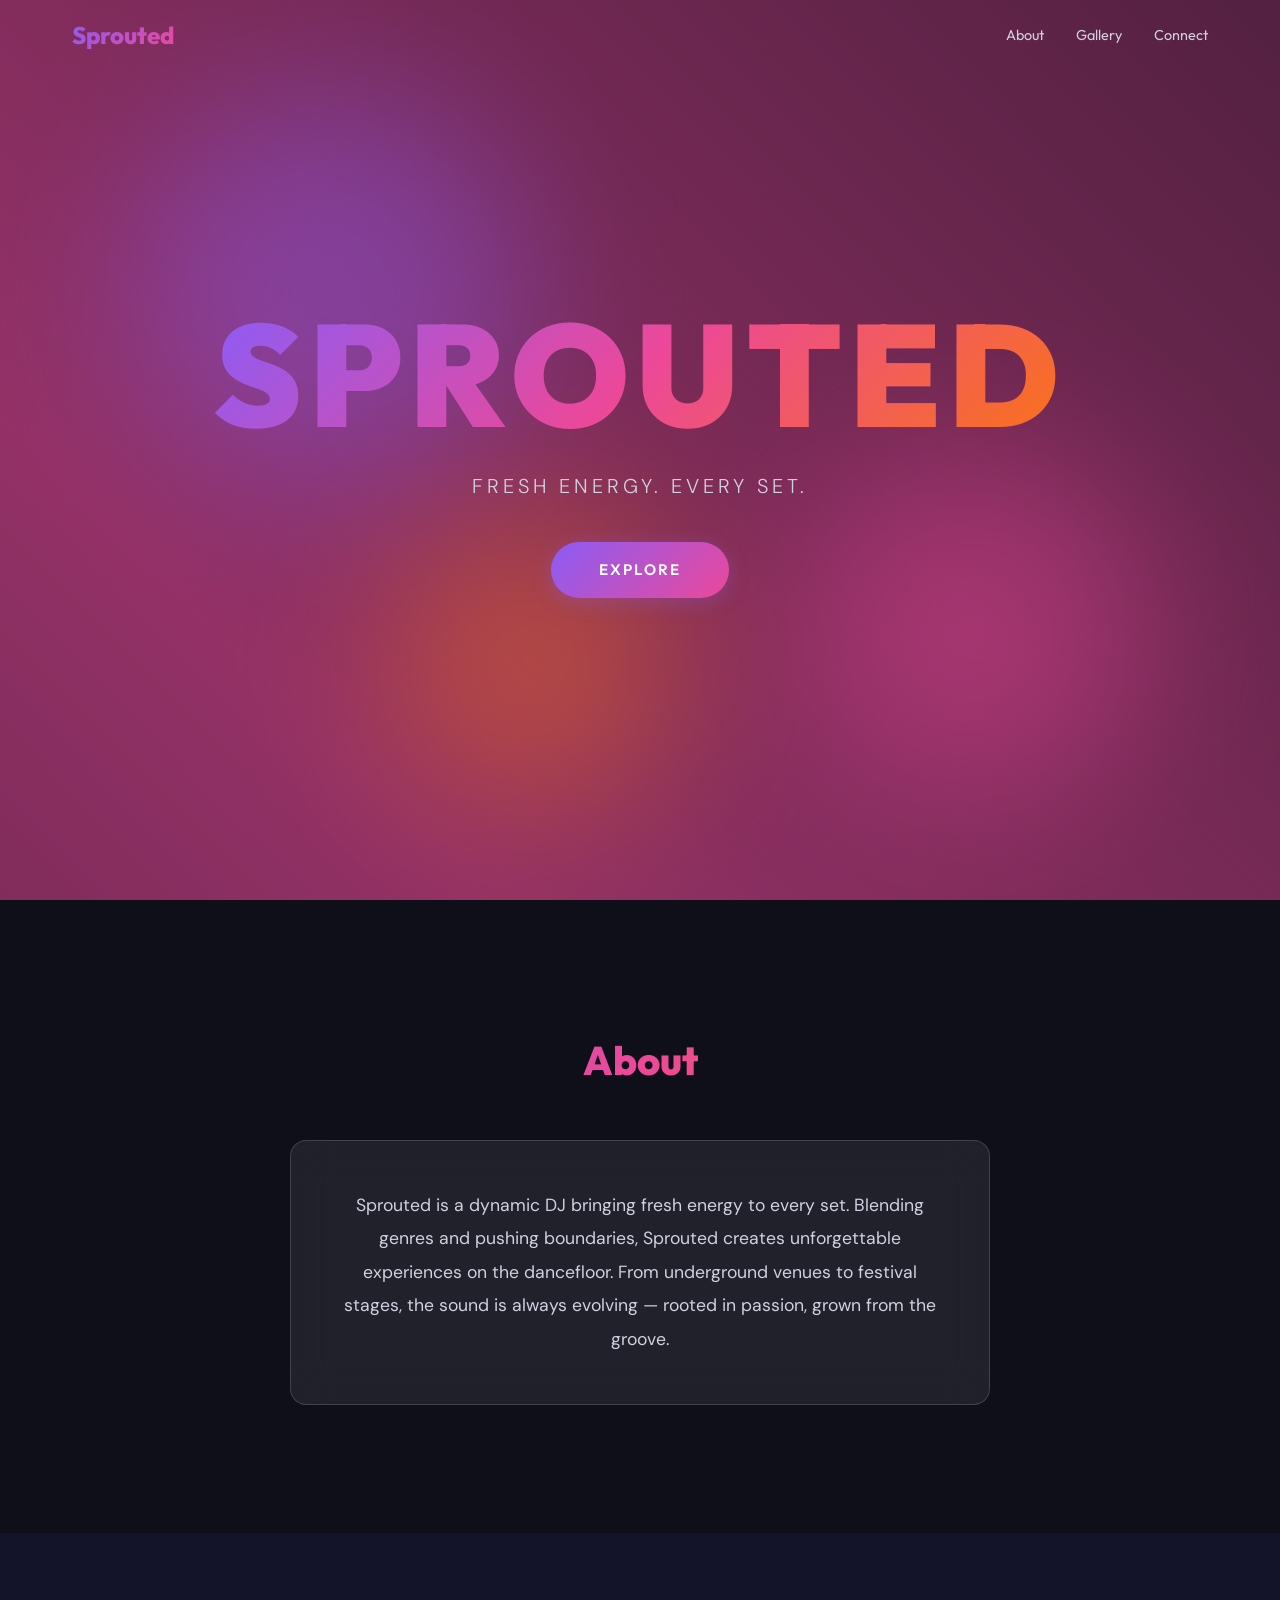
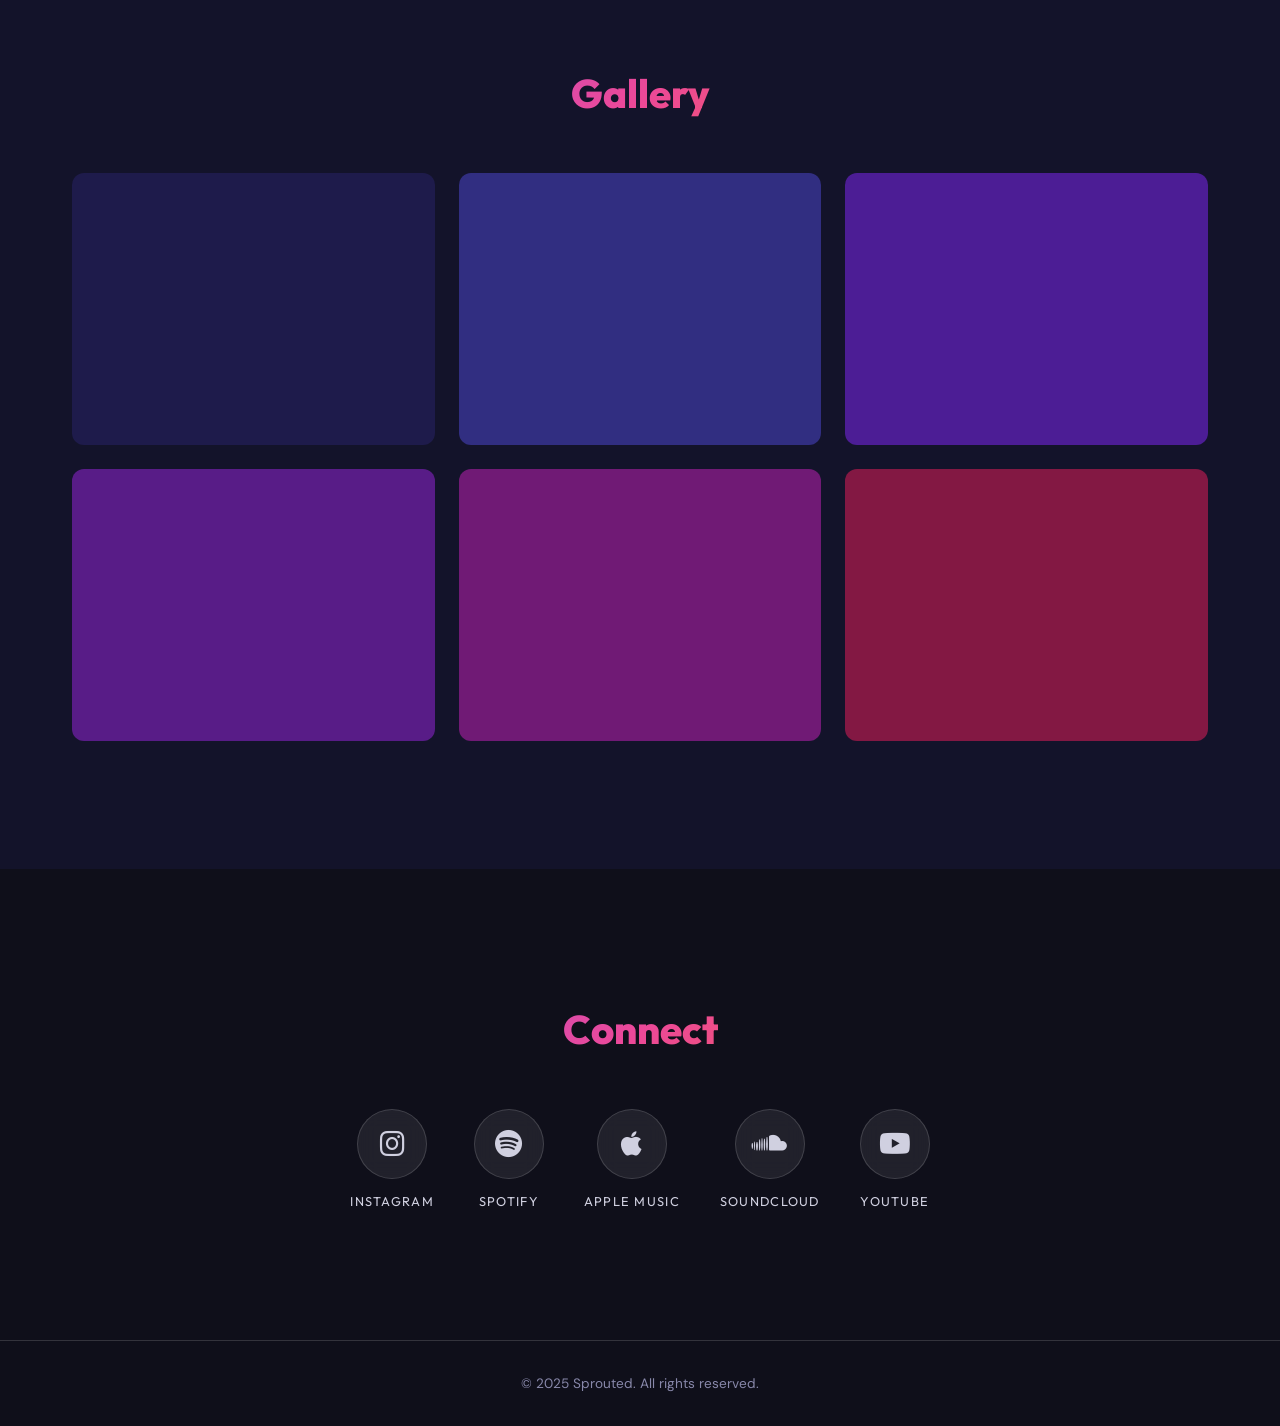
==== option-3/index.html @ aa1548d1 "Initial commit: three portfolio design templates for DJ Sprouted" ====
<!DOCTYPE html>
<html lang="en">
<head>
  <meta charset="UTF-8">
  <meta name="viewport" content="width=device-width, initial-scale=1.0">

  <!-- ============================================
       SEO & Social Sharing Meta Tags
       UPDATE: Replace with real content/images
       ============================================ -->
  <title>Sprouted - DJ Portfolio</title>
  <meta name="description" content="Sprouted - Dynamic DJ bringing fresh energy to every set. Blending genres and pushing boundaries.">
  <meta property="og:title" content="Sprouted - DJ Portfolio">
  <meta property="og:description" content="Dynamic DJ bringing fresh energy to every set.">
  <meta property="og:type" content="website">
  <meta property="og:image" content="images/placeholder-hero.jpg">

  <!-- ============================================
       Google Fonts - Outfit (headings) + DM Sans (body)
       ============================================ -->
  <link rel="preconnect" href="https://fonts.googleapis.com">
  <link rel="preconnect" href="https://fonts.gstatic.com" crossorigin>
  <link href="https://fonts.googleapis.com/css2?family=Outfit:wght@300;400;600;800;900&family=DM+Sans:wght@300;400;500&display=swap" rel="stylesheet">

  <!-- Font Awesome - Social media icons -->
  <link rel="stylesheet" href="https://cdnjs.cloudflare.com/ajax/libs/font-awesome/6.5.1/css/all.min.css">

  <!-- Main Stylesheet -->
  <link rel="stylesheet" href="css/style.css">
</head>
<body>

  <!-- ============================================
       NAVIGATION
       Glassmorphism fixed nav
       ============================================ -->
  <nav class="navbar" id="navbar">
    <div class="nav-container">
      <a href="#hero" class="nav-logo">Sprouted</a>

      <!-- Mobile hamburger button -->
      <button class="nav-toggle" id="nav-toggle" aria-label="Toggle navigation">
        <span class="hamburger"></span>
      </button>

      <ul class="nav-links" id="nav-links">
        <li><a href="#about">About</a></li>
        <li><a href="#gallery">Gallery</a></li>
        <li><a href="#connect">Connect</a></li>
      </ul>
    </div>
  </nav>

  <!-- ============================================
       HERO SECTION
       Animated gradient background with bold text
       ============================================ -->
  <section class="hero" id="hero">
    <div class="hero-bg-gradient" aria-hidden="true"></div>
    <!-- Floating blobs for dynamic visual interest -->
    <div class="floating-blobs" aria-hidden="true">
      <div class="blob blob-1"></div>
      <div class="blob blob-2"></div>
      <div class="blob blob-3"></div>
    </div>

    <div class="hero-content">
      <h1 class="hero-title gradient-text">SPROUTED</h1>
      <p class="hero-tagline">Fresh Energy. Every Set.</p>
      <a href="#connect" class="hero-cta">Explore</a>
    </div>
  </section>

  <!-- ============================================
       ABOUT SECTION
       Glassmorphism card on gradient background
       UPDATE: Replace placeholder text with real bio
       ============================================ -->
  <section class="about" id="about">
    <div class="container">
      <h2 class="section-title gradient-text">About</h2>
      <div class="glass-card about-content fade-in">
        <p>
          <!-- UPDATE: Replace this with the real bio -->
          Sprouted is a dynamic DJ bringing fresh energy to every set.
          Blending genres and pushing boundaries, Sprouted creates
          unforgettable experiences on the dancefloor. From underground
          venues to festival stages, the sound is always evolving &mdash;
          rooted in passion, grown from the groove.
        </p>
      </div>
    </div>
  </section>

  <!-- ============================================
       GALLERY SECTION
       Photos with gradient overlay hover effects
       UPDATE: Replace placeholder divs with real <img> tags
       Example: <img src="images/your-photo.jpg" alt="Sprouted performing" loading="lazy">
       ============================================ -->
  <section class="gallery" id="gallery">
    <div class="container">
      <h2 class="section-title gradient-text">Gallery</h2>
      <div class="gallery-grid">
        <!-- Photo 1 - UPDATE: Replace with real image -->
        <div class="gallery-item fade-in">
          <div class="placeholder-img placeholder-1" role="img" aria-label="Sprouted performing"></div>
          <div class="gallery-overlay"></div>
        </div>
        <!-- Photo 2 - UPDATE: Replace with real image -->
        <div class="gallery-item fade-in">
          <div class="placeholder-img placeholder-2" role="img" aria-label="Sprouted at the decks"></div>
          <div class="gallery-overlay"></div>
        </div>
        <!-- Photo 3 - UPDATE: Replace with real image -->
        <div class="gallery-item fade-in">
          <div class="placeholder-img placeholder-3" role="img" aria-label="Sprouted on stage"></div>
          <div class="gallery-overlay"></div>
        </div>
        <!-- Photo 4 - UPDATE: Replace with real image -->
        <div class="gallery-item fade-in">
          <div class="placeholder-img placeholder-4" role="img" aria-label="Sprouted with crowd"></div>
          <div class="gallery-overlay"></div>
        </div>
        <!-- Photo 5 - UPDATE: Replace with real image -->
        <div class="gallery-item fade-in">
          <div class="placeholder-img placeholder-5" role="img" aria-label="Sprouted studio session"></div>
          <div class="gallery-overlay"></div>
        </div>
        <!-- Photo 6 - UPDATE: Replace with real image -->
        <div class="gallery-item fade-in">
          <div class="placeholder-img placeholder-6" role="img" aria-label="Sprouted promo shot"></div>
          <div class="gallery-overlay"></div>
        </div>
      </div>
    </div>
  </section>

  <!-- ============================================
       CONNECT SECTION
       Gradient social icons with pop animations
       UPDATE: Replace # with real social media URLs
       ============================================ -->
  <section class="connect" id="connect">
    <div class="container">
      <h2 class="section-title gradient-text">Connect</h2>
      <div class="social-links fade-in">
        <!-- UPDATE: Replace # with real Instagram URL -->
        <a href="#" class="social-link" target="_blank" rel="noopener noreferrer" aria-label="Instagram">
          <div class="social-icon-wrapper">
            <i class="fab fa-instagram"></i>
          </div>
          <span>Instagram</span>
        </a>
        <!-- UPDATE: Replace # with real Spotify URL -->
        <a href="#" class="social-link" target="_blank" rel="noopener noreferrer" aria-label="Spotify">
          <div class="social-icon-wrapper">
            <i class="fab fa-spotify"></i>
          </div>
          <span>Spotify</span>
        </a>
        <!-- UPDATE: Replace # with real Apple Music URL -->
        <a href="#" class="social-link" target="_blank" rel="noopener noreferrer" aria-label="Apple Music">
          <div class="social-icon-wrapper">
            <i class="fab fa-apple"></i>
          </div>
          <span>Apple Music</span>
        </a>
        <!-- UPDATE: Replace # with real SoundCloud URL -->
        <a href="#" class="social-link" target="_blank" rel="noopener noreferrer" aria-label="SoundCloud">
          <div class="social-icon-wrapper">
            <i class="fab fa-soundcloud"></i>
          </div>
          <span>SoundCloud</span>
        </a>
        <!-- UPDATE: Replace # with real YouTube URL -->
        <a href="#" class="social-link" target="_blank" rel="noopener noreferrer" aria-label="YouTube">
          <div class="social-icon-wrapper">
            <i class="fab fa-youtube"></i>
          </div>
          <span>YouTube</span>
        </a>
      </div>
    </div>
  </section>

  <!-- ============================================
       FOOTER
       ============================================ -->
  <footer class="footer">
    <div class="container">
      <!-- UPDATE: Change year and name as needed -->
      <p>&copy; 2025 Sprouted. All rights reserved.</p>
    </div>
  </footer>

  <!-- Main JavaScript -->
  <script src="js/main.js"></script>
</body>
</html>
---- option-3/css/style.css ----
/* ============================================
   OPTION 3: BOLD/COLORFUL - "ELECTRIC ENERGY"
   
   Color Palette:
   - Gradient:    #8B5CF6 (purple) → #EC4899 (pink) → #F97316 (orange)
   - Background:  #0f0f1a (dark base for contrast)
   - Glass Cards: rgba(255, 255, 255, 0.1) with blur
   - Text:        #ffffff on gradients, #e0e0e0 on dark
   
   Fonts:
   - Headings:    'Outfit' (bold, modern)
   - Body:        'DM Sans' (clean)
   
   To customize colors, search for "CUSTOMIZE:" comments below
   ============================================ */

/* ---- CSS Custom Properties (Variables) ----
   CUSTOMIZE: Change these values to update colors site-wide */
:root {
  --gradient-start: #8B5CF6;
  --gradient-mid: #EC4899;
  --gradient-end: #F97316;
  --bg-dark: #0f0f1a;
  --bg-section: #13132a;
  --glass-bg: rgba(255, 255, 255, 0.08);
  --glass-border: rgba(255, 255, 255, 0.15);
  --text-primary: #ffffff;
  --text-secondary: #d0d0e0;
  --text-muted: #8888aa;
  --font-heading: 'Outfit', sans-serif;
  --font-body: 'DM Sans', sans-serif;
}

/* ---- Reset & Base Styles ---- */
*,
*::before,
*::after {
  margin: 0;
  padding: 0;
  box-sizing: border-box;
}

html {
  scroll-behavior: smooth;
  font-size: 16px;
}

body {
  font-family: var(--font-body);
  background-color: var(--bg-dark);
  color: var(--text-primary);
  line-height: 1.6;
  overflow-x: hidden;
}

a {
  text-decoration: none;
  color: inherit;
}

img {
  max-width: 100%;
  display: block;
}

.container {
  max-width: 1200px;
  margin: 0 auto;
  padding: 0 2rem;
}

/* ---- Section Titles ---- */
.section-title {
  font-family: var(--font-heading);
  font-size: 2.5rem;
  font-weight: 800;
  text-align: center;
  margin-bottom: 3rem;
}

/* ---- Gradient Text Effect ----
   CUSTOMIZE: Change the gradient colors to change the text effect */
.gradient-text {
  background: linear-gradient(135deg, var(--gradient-start), var(--gradient-mid), var(--gradient-end));
  -webkit-background-clip: text;
  -webkit-text-fill-color: transparent;
  background-clip: text;
}

/* ---- Glassmorphism Card ---- */
.glass-card {
  background: var(--glass-bg);
  border: 1px solid var(--glass-border);
  border-radius: 16px;
  backdrop-filter: blur(20px);
  -webkit-backdrop-filter: blur(20px);
}

/* ============================================
   NAVIGATION
   ============================================ */
.navbar {
  position: fixed;
  top: 0;
  left: 0;
  width: 100%;
  z-index: 1000;
  padding: 1rem 0;
  transition: background-color 0.3s ease, padding 0.3s ease;
}

/* Scrolled state - glassmorphism nav */
.navbar.scrolled {
  background: rgba(15, 15, 26, 0.85);
  backdrop-filter: blur(20px);
  -webkit-backdrop-filter: blur(20px);
  padding: 0.5rem 0;
}

.nav-container {
  max-width: 1200px;
  margin: 0 auto;
  padding: 0 2rem;
  display: flex;
  justify-content: space-between;
  align-items: center;
}

.nav-logo {
  font-family: var(--font-heading);
  font-size: 1.5rem;
  font-weight: 800;
  background: linear-gradient(135deg, var(--gradient-start), var(--gradient-mid));
  -webkit-background-clip: text;
  -webkit-text-fill-color: transparent;
  background-clip: text;
}

.nav-links {
  display: flex;
  list-style: none;
  gap: 2rem;
}

.nav-links a {
  font-family: var(--font-heading);
  font-size: 0.9rem;
  font-weight: 400;
  color: var(--text-secondary);
  transition: color 0.3s ease;
  position: relative;
}

.nav-links a::after {
  content: '';
  position: absolute;
  bottom: -4px;
  left: 0;
  width: 0;
  height: 2px;
  background: linear-gradient(90deg, var(--gradient-start), var(--gradient-mid));
  border-radius: 2px;
  transition: width 0.3s ease;
}

.nav-links a:hover {
  color: var(--text-primary);
}

.nav-links a:hover::after {
  width: 100%;
}

/* ---- Mobile Hamburger ---- */
.nav-toggle {
  display: none;
  background: none;
  border: none;
  cursor: pointer;
  padding: 0.5rem;
}

.hamburger {
  display: block;
  width: 25px;
  height: 2px;
  background: linear-gradient(90deg, var(--gradient-start), var(--gradient-mid));
  position: relative;
  transition: background 0.3s ease;
  border-radius: 2px;
}

.hamburger::before,
.hamburger::after {
  content: '';
  position: absolute;
  width: 25px;
  height: 2px;
  background: linear-gradient(90deg, var(--gradient-start), var(--gradient-mid));
  transition: transform 0.3s ease;
  border-radius: 2px;
}

.hamburger::before { top: -8px; }
.hamburger::after  { top: 8px; }

.nav-toggle.active .hamburger {
  background: transparent;
}
.nav-toggle.active .hamburger::before {
  transform: rotate(45deg) translate(5px, 6px);
}
.nav-toggle.active .hamburger::after {
  transform: rotate(-45deg) translate(5px, -6px);
}

/* ============================================
   HERO SECTION
   ============================================ */
.hero {
  position: relative;
  min-height: 100vh;
  display: flex;
  align-items: center;
  justify-content: center;
  overflow: hidden;
}

/* ---- Animated Gradient Background ----
   CUSTOMIZE: Change gradient colors and animation speed */
.hero-bg-gradient {
  position: absolute;
  inset: -50%;
  width: 200%;
  height: 200%;
  background: linear-gradient(
    45deg,
    var(--gradient-start),
    var(--bg-dark),
    var(--gradient-mid),
    var(--bg-dark),
    var(--gradient-end),
    var(--bg-dark)
  );
  background-size: 400% 400%;
  animation: gradient-shift 15s ease infinite;
  opacity: 0.6;
}

@keyframes gradient-shift {
  0%   { background-position: 0% 50%; }
  50%  { background-position: 100% 50%; }
  100% { background-position: 0% 50%; }
}

/* ---- Floating Blobs (decorative) ---- */
.floating-blobs {
  position: absolute;
  inset: 0;
  z-index: 1;
  overflow: hidden;
}

.blob {
  position: absolute;
  border-radius: 50%;
  filter: blur(80px);
  opacity: 0.4;
  animation: blob-float 20s ease-in-out infinite;
}

/* CUSTOMIZE: Change blob colors and sizes */
.blob-1 {
  width: 400px;
  height: 400px;
  background: var(--gradient-start);
  top: 10%;
  left: 10%;
  animation-delay: 0s;
}

.blob-2 {
  width: 350px;
  height: 350px;
  background: var(--gradient-mid);
  top: 50%;
  right: 10%;
  animation-delay: -5s;
}

.blob-3 {
  width: 300px;
  height: 300px;
  background: var(--gradient-end);
  bottom: 10%;
  left: 30%;
  animation-delay: -10s;
}

@keyframes blob-float {
  0%, 100% { transform: translate(0, 0) scale(1); }
  25%      { transform: translate(30px, -40px) scale(1.05); }
  50%      { transform: translate(-20px, 20px) scale(0.95); }
  75%      { transform: translate(15px, 30px) scale(1.02); }
}

.hero-content {
  position: relative;
  z-index: 2;
  text-align: center;
  padding: 2rem;
}

.hero-title {
  font-family: var(--font-heading);
  /* CUSTOMIZE: Adjust font-size for different hero text sizes */
  font-size: clamp(3.5rem, 12vw, 9rem);
  font-weight: 900;
  letter-spacing: 0.05em;
  line-height: 1;
}

.hero-tagline {
  font-size: 1.25rem;
  color: var(--text-secondary);
  margin-top: 1.5rem;
  letter-spacing: 0.2em;
  text-transform: uppercase;
  font-weight: 300;
}

.hero-cta {
  display: inline-block;
  margin-top: 2.5rem;
  padding: 1rem 3rem;
  font-family: var(--font-heading);
  font-size: 0.95rem;
  font-weight: 600;
  text-transform: uppercase;
  letter-spacing: 0.15em;
  color: var(--text-primary);
  background: linear-gradient(135deg, var(--gradient-start), var(--gradient-mid));
  border: none;
  border-radius: 50px;
  transition: transform 0.3s ease, box-shadow 0.3s ease;
  box-shadow: 0 4px 20px rgba(139, 92, 246, 0.3);
}

.hero-cta:hover {
  transform: translateY(-2px) scale(1.02);
  box-shadow: 0 8px 30px rgba(139, 92, 246, 0.5);
}

/* ============================================
   ABOUT SECTION
   ============================================ */
.about {
  padding: 8rem 0;
  background-color: var(--bg-dark);
  position: relative;
}

.about-content {
  max-width: 700px;
  margin: 0 auto;
  padding: 3rem;
}

.about-content p {
  color: var(--text-secondary);
  font-size: 1.1rem;
  line-height: 1.9;
  text-align: center;
}

/* ============================================
   GALLERY SECTION
   ============================================ */
.gallery {
  padding: 8rem 0;
  background-color: var(--bg-section);
}

.gallery-grid {
  display: grid;
  /* CUSTOMIZE: Change grid columns for different layouts */
  grid-template-columns: repeat(3, 1fr);
  gap: 1.5rem;
}

.gallery-item {
  position: relative;
  overflow: hidden;
  border-radius: 12px;
  transition: transform 0.4s ease, box-shadow 0.4s ease;
}

.gallery-item:hover {
  transform: translateY(-5px) scale(1.02);
  box-shadow: 0 20px 40px rgba(139, 92, 246, 0.2);
}

/* ---- Gradient Overlay on Hover ---- */
.gallery-overlay {
  position: absolute;
  inset: 0;
  background: linear-gradient(135deg, rgba(139, 92, 246, 0.4), rgba(236, 72, 153, 0.4));
  opacity: 0;
  transition: opacity 0.4s ease;
  border-radius: 12px;
}

.gallery-item:hover .gallery-overlay {
  opacity: 1;
}

/* ---- Placeholder Images ----
   CUSTOMIZE: Remove these and use real <img> tags instead */
.placeholder-img {
  width: 100%;
  aspect-ratio: 4 / 3;
}

/* Dark, moody tones that complement the gradient palette */
.placeholder-1 { background-color: #1e1b4b; }
.placeholder-2 { background-color: #312e81; }
.placeholder-3 { background-color: #4c1d95; }
.placeholder-4 { background-color: #581c87; }
.placeholder-5 { background-color: #701a75; }
.placeholder-6 { background-color: #831843; }

/* ============================================
   CONNECT / SOCIAL LINKS SECTION
   ============================================ */
.connect {
  padding: 8rem 0;
  background-color: var(--bg-dark);
}

.social-links {
  display: flex;
  justify-content: center;
  flex-wrap: wrap;
  gap: 2.5rem;
}

.social-link {
  display: flex;
  flex-direction: column;
  align-items: center;
  gap: 0.75rem;
  color: var(--text-secondary);
  transition: transform 0.3s ease;
}

.social-link:hover {
  transform: translateY(-5px);
}

/* ---- Gradient Icon Wrapper ---- */
.social-icon-wrapper {
  width: 70px;
  height: 70px;
  display: flex;
  align-items: center;
  justify-content: center;
  border-radius: 50%;
  background: var(--glass-bg);
  border: 1px solid var(--glass-border);
  backdrop-filter: blur(10px);
  -webkit-backdrop-filter: blur(10px);
  transition: background 0.3s ease, border-color 0.3s ease, box-shadow 0.3s ease;
}

.social-icon-wrapper i {
  font-size: 1.75rem;
  transition: color 0.3s ease;
}

.social-link:hover .social-icon-wrapper {
  background: linear-gradient(135deg, var(--gradient-start), var(--gradient-mid));
  border-color: transparent;
  box-shadow: 0 8px 25px rgba(139, 92, 246, 0.4);
}

.social-link:hover .social-icon-wrapper i {
  color: var(--text-primary);
}

.social-link span {
  font-family: var(--font-heading);
  font-size: 0.8rem;
  font-weight: 400;
  text-transform: uppercase;
  letter-spacing: 0.1em;
}

.social-link:hover span {
  background: linear-gradient(135deg, var(--gradient-start), var(--gradient-mid));
  -webkit-background-clip: text;
  -webkit-text-fill-color: transparent;
  background-clip: text;
}

/* ============================================
   FOOTER
   ============================================ */
.footer {
  padding: 2rem 0;
  text-align: center;
  background-color: var(--bg-dark);
  border-top: 1px solid var(--glass-border);
}

.footer p {
  color: var(--text-muted);
  font-size: 0.85rem;
}

/* ============================================
   SCROLL ANIMATIONS
   ============================================ */
.fade-in {
  opacity: 0;
  transform: translateY(30px);
  transition: opacity 0.7s ease, transform 0.7s ease;
}

.fade-in.visible {
  opacity: 1;
  transform: translateY(0);
}

/* Stagger gallery items */
.gallery-item.fade-in:nth-child(2) { transition-delay: 0.1s; }
.gallery-item.fade-in:nth-child(3) { transition-delay: 0.2s; }
.gallery-item.fade-in:nth-child(4) { transition-delay: 0.3s; }
.gallery-item.fade-in:nth-child(5) { transition-delay: 0.4s; }
.gallery-item.fade-in:nth-child(6) { transition-delay: 0.5s; }

/* ============================================
   RESPONSIVE DESIGN
   ============================================ */

/* Tablet */
@media (max-width: 768px) {
  .nav-toggle {
    display: block;
  }

  .nav-links {
    position: fixed;
    top: 0;
    right: -100%;
    width: 70%;
    height: 100vh;
    flex-direction: column;
    justify-content: center;
    align-items: center;
    background: rgba(15, 15, 26, 0.95);
    backdrop-filter: blur(20px);
    -webkit-backdrop-filter: blur(20px);
    transition: right 0.3s ease;
  }

  .nav-links.active {
    right: 0;
  }

  .nav-links a {
    font-size: 1.1rem;
  }

  .gallery-grid {
    grid-template-columns: repeat(2, 1fr);
  }

  .section-title {
    font-size: 2rem;
  }

  .blob-1 { width: 250px; height: 250px; }
  .blob-2 { width: 200px; height: 200px; }
  .blob-3 { width: 180px; height: 180px; }
}

/* Mobile */
@media (max-width: 480px) {
  .gallery-grid {
    grid-template-columns: 1fr;
  }

  .social-links {
    flex-direction: column;
    align-items: center;
  }

  .about-content {
    padding: 2rem;
  }
}
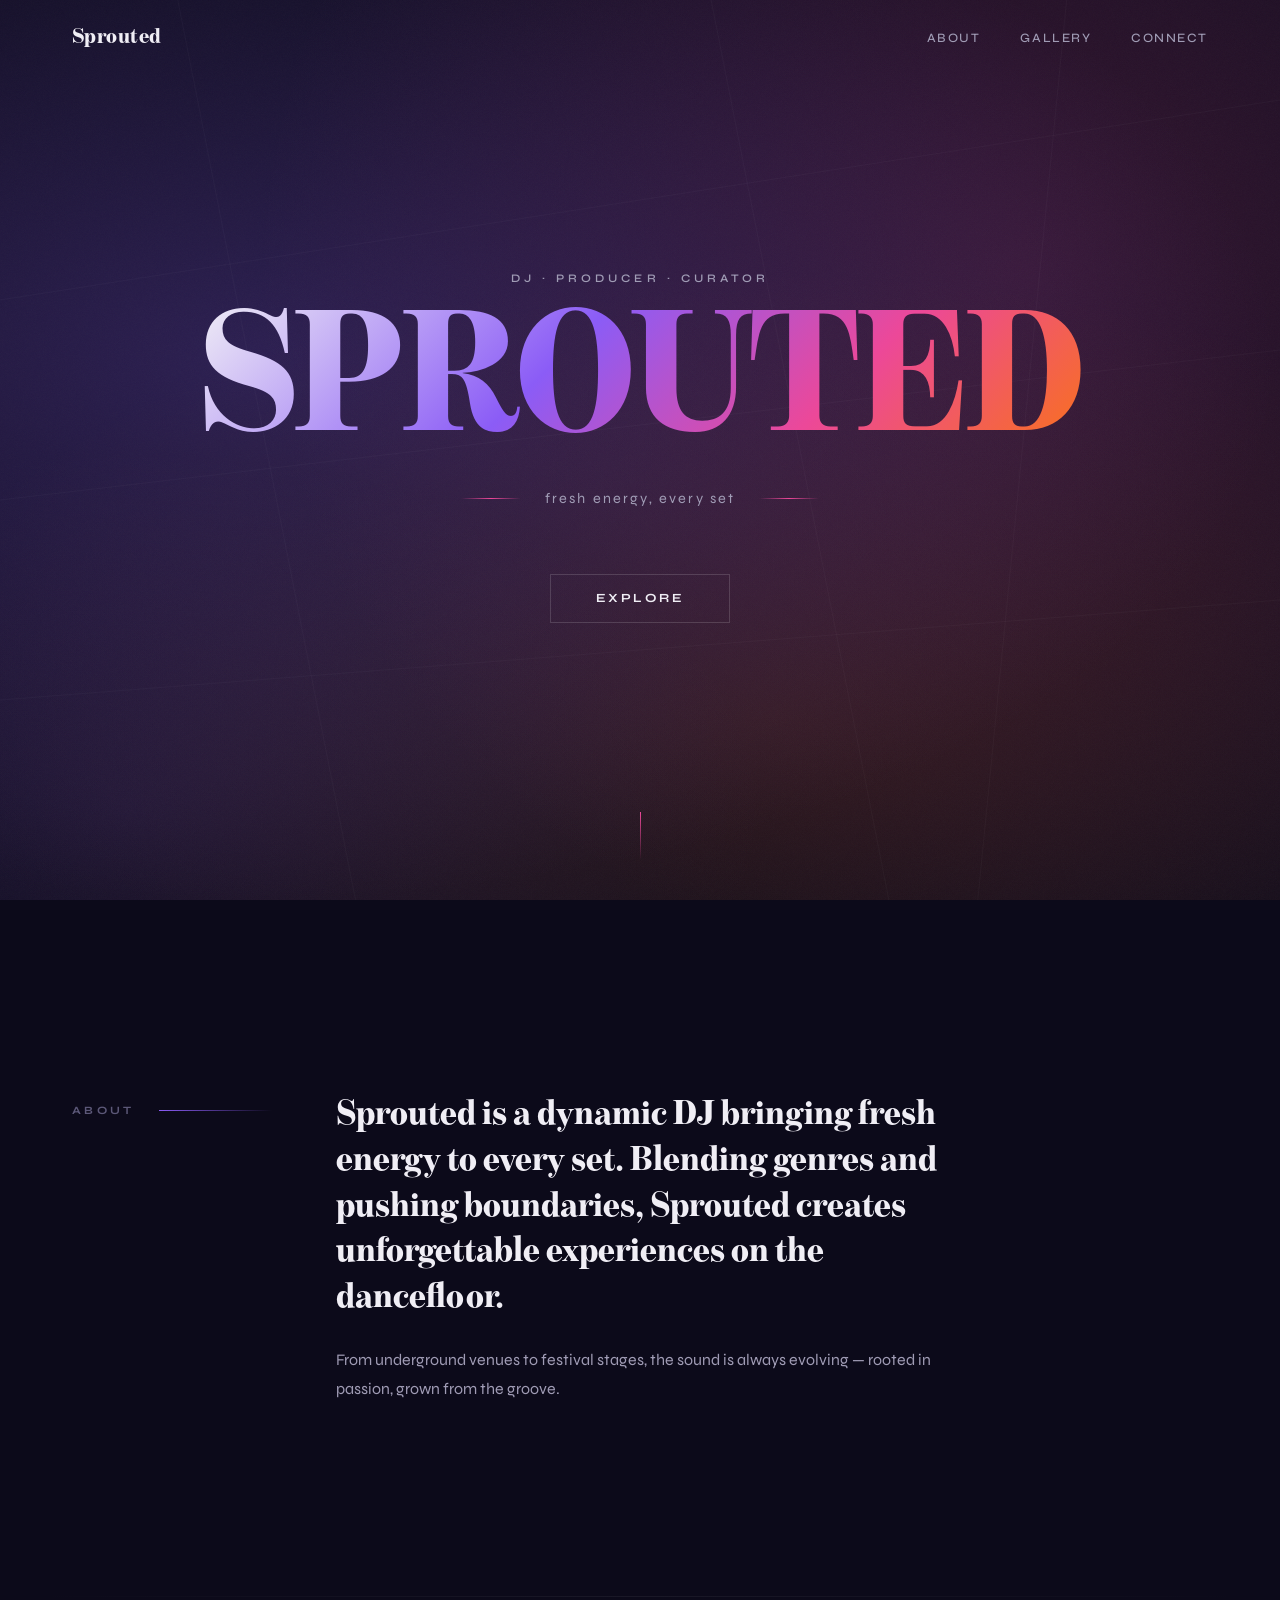
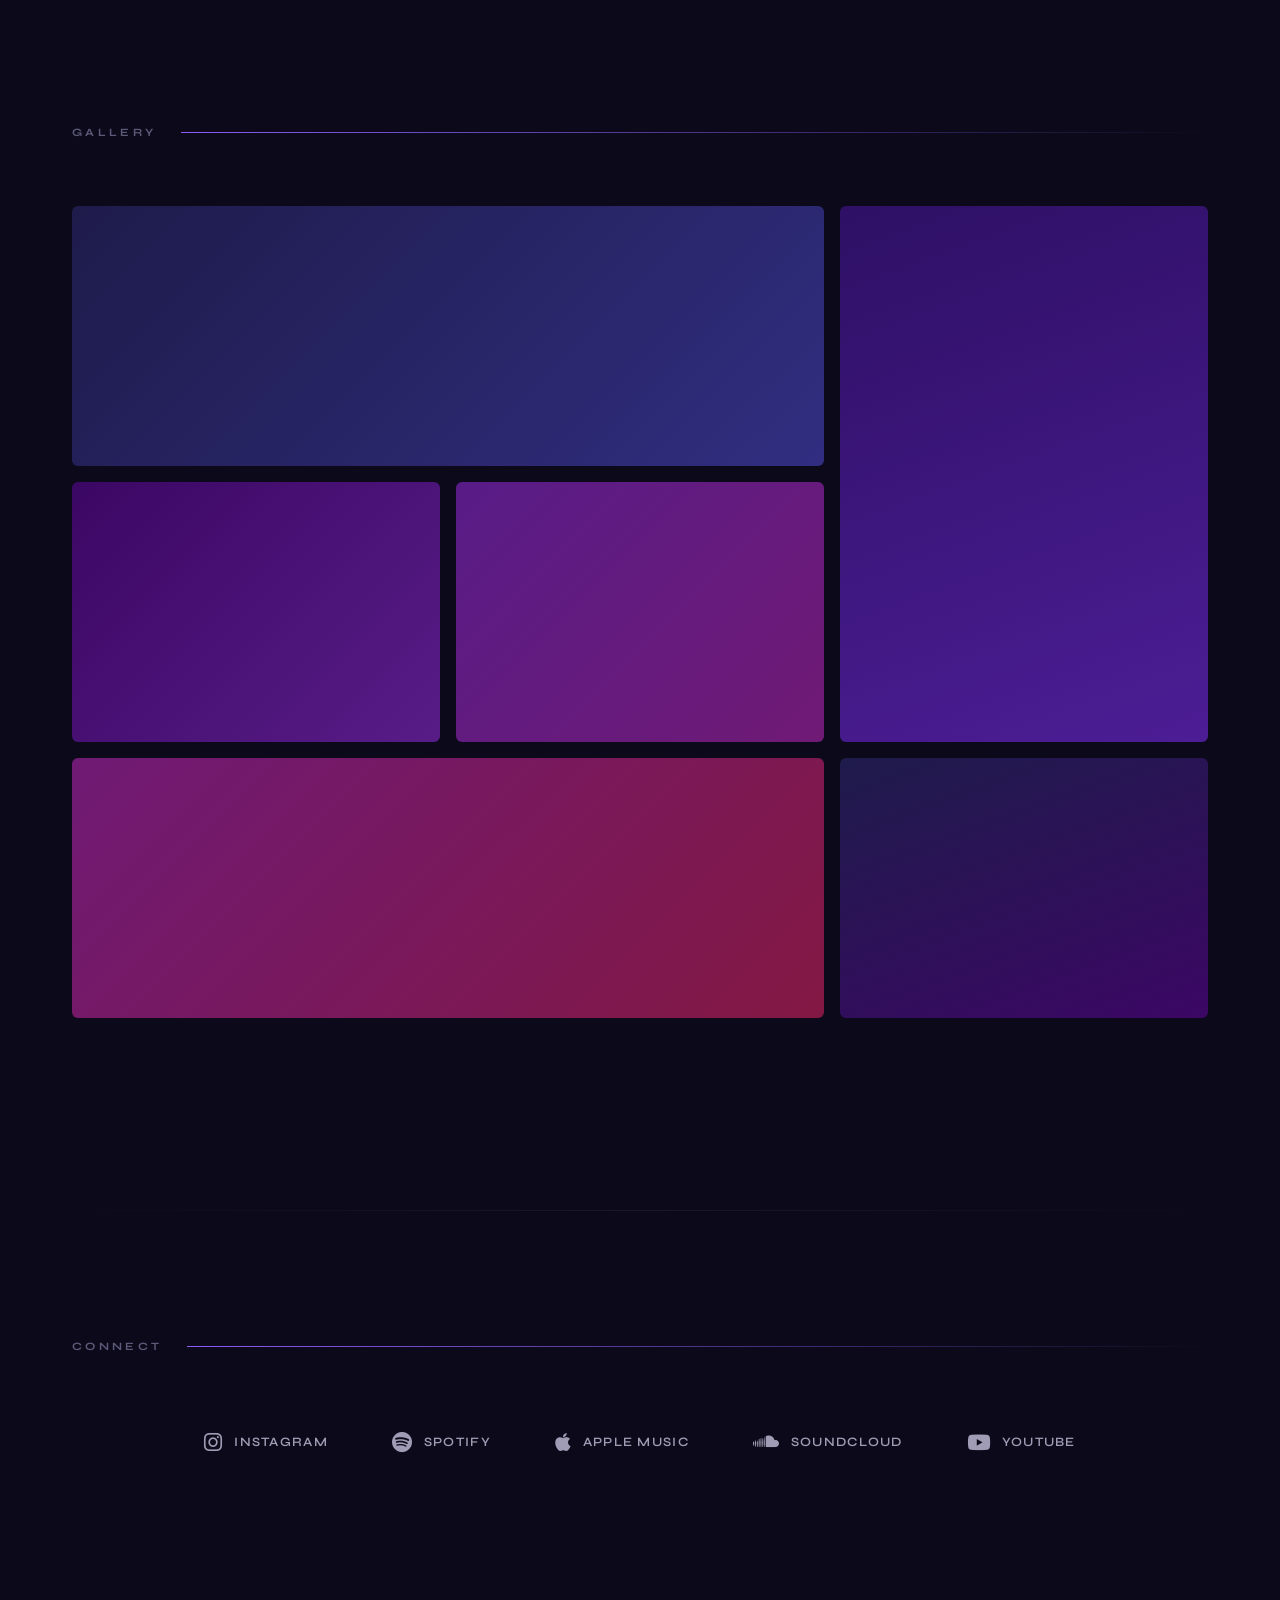
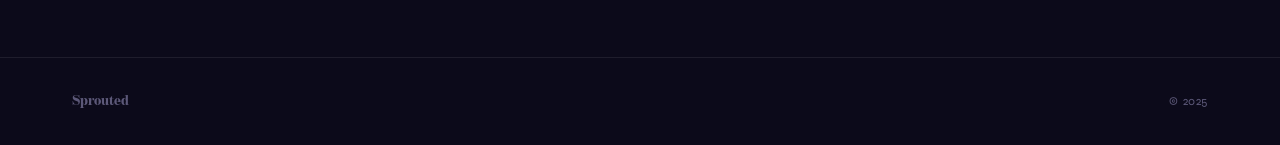
==== commit d8497f11: "Redesign Option 3: Benton Mod Display Black, gradient mesh bg, refined layout - Replace floating blo" ====
--- a/option-3/index.html
+++ b/option-3/index.html
@@ -16,11 +16,12 @@
   <meta property="og:image" content="images/placeholder-hero.jpg">
 
   <!-- ============================================
-       Google Fonts - Outfit (headings) + DM Sans (body)
+       Google Fonts - Syne (body/nav) 
+       A distinctive contemporary grotesque with character
        ============================================ -->
   <link rel="preconnect" href="https://fonts.googleapis.com">
   <link rel="preconnect" href="https://fonts.gstatic.com" crossorigin>
-  <link href="https://fonts.googleapis.com/css2?family=Outfit:wght@300;400;600;800;900&family=DM+Sans:wght@300;400;500&display=swap" rel="stylesheet">
+  <link href="https://fonts.googleapis.com/css2?family=Syne:wght@400;500;600;700;800&display=swap" rel="stylesheet">
 
   <!-- Font Awesome - Social media icons -->
   <link rel="stylesheet" href="https://cdnjs.cloudflare.com/ajax/libs/font-awesome/6.5.1/css/all.min.css">
@@ -32,7 +33,7 @@
 
   <!-- ============================================
        NAVIGATION
-       Glassmorphism fixed nav
+       Minimal fixed nav — logo left, links right
        ============================================ -->
   <nav class="navbar" id="navbar">
     <div class="nav-container">
@@ -53,81 +54,111 @@
 
   <!-- ============================================
        HERO SECTION
-       Animated gradient background with bold text
+       Full viewport with animated gradient mesh,
+       geometric line decorations, and the artist
+       name in Benton Mod Display Black
        ============================================ -->
   <section class="hero" id="hero">
-    <div class="hero-bg-gradient" aria-hidden="true"></div>
-    <!-- Floating blobs for dynamic visual interest -->
-    <div class="floating-blobs" aria-hidden="true">
-      <div class="blob blob-1"></div>
-      <div class="blob blob-2"></div>
-      <div class="blob blob-3"></div>
-    </div>
+    <!-- Animated gradient mesh background -->
+    <div class="hero-mesh" aria-hidden="true"></div>
+
+    <!-- Geometric line decorations -->
+    <svg class="hero-lines" aria-hidden="true" viewBox="0 0 1440 900" preserveAspectRatio="none">
+      <line x1="0" y1="300" x2="1440" y2="100" />
+      <line x1="0" y1="500" x2="1440" y2="350" />
+      <line x1="0" y1="700" x2="1440" y2="600" />
+      <line x1="200" y1="0" x2="400" y2="900" />
+      <line x1="800" y1="0" x2="1000" y2="900" />
+      <line x1="1200" y1="0" x2="1100" y2="900" />
+    </svg>
+
+    <!-- Grain overlay for texture -->
+    <div class="grain" aria-hidden="true"></div>
 
     <div class="hero-content">
-      <h1 class="hero-title gradient-text">SPROUTED</h1>
-      <p class="hero-tagline">Fresh Energy. Every Set.</p>
+      <p class="hero-super">DJ &middot; Producer &middot; Curator</p>
+      <h1 class="hero-title">SPROUTED</h1>
+      <div class="hero-bottom">
+        <span class="hero-line-accent" aria-hidden="true"></span>
+        <p class="hero-tagline">Fresh energy, every set</p>
+        <span class="hero-line-accent" aria-hidden="true"></span>
+      </div>
       <a href="#connect" class="hero-cta">Explore</a>
     </div>
+
+    <!-- Scroll indicator -->
+    <div class="scroll-indicator" aria-hidden="true">
+      <span></span>
+    </div>
   </section>
 
   <!-- ============================================
        ABOUT SECTION
-       Glassmorphism card on gradient background
+       Asymmetric layout — large pull-quote style
        UPDATE: Replace placeholder text with real bio
        ============================================ -->
   <section class="about" id="about">
     <div class="container">
-      <h2 class="section-title gradient-text">About</h2>
-      <div class="glass-card about-content fade-in">
-        <p>
-          <!-- UPDATE: Replace this with the real bio -->
-          Sprouted is a dynamic DJ bringing fresh energy to every set.
-          Blending genres and pushing boundaries, Sprouted creates
-          unforgettable experiences on the dancefloor. From underground
-          venues to festival stages, the sound is always evolving &mdash;
-          rooted in passion, grown from the groove.
-        </p>
+      <div class="about-layout">
+        <div class="about-label fade-in">
+          <span class="label-text">About</span>
+          <span class="label-line" aria-hidden="true"></span>
+        </div>
+        <div class="about-content fade-in">
+          <blockquote class="about-quote">
+            <!-- UPDATE: Replace this with the real bio -->
+            Sprouted is a dynamic DJ bringing fresh energy to every set.
+            Blending genres and pushing boundaries, Sprouted creates
+            unforgettable experiences on the dancefloor.
+          </blockquote>
+          <p class="about-body">
+            From underground venues to festival stages, the sound is always
+            evolving &mdash; rooted in passion, grown from the groove.
+          </p>
+        </div>
       </div>
     </div>
   </section>
 
   <!-- ============================================
        GALLERY SECTION
-       Photos with gradient overlay hover effects
+       Asymmetric masonry-ish grid with mixed sizes
        UPDATE: Replace placeholder divs with real <img> tags
        Example: <img src="images/your-photo.jpg" alt="Sprouted performing" loading="lazy">
        ============================================ -->
   <section class="gallery" id="gallery">
     <div class="container">
-      <h2 class="section-title gradient-text">Gallery</h2>
+      <div class="gallery-header fade-in">
+        <span class="label-text">Gallery</span>
+        <span class="label-line" aria-hidden="true"></span>
+      </div>
       <div class="gallery-grid">
-        <!-- Photo 1 - UPDATE: Replace with real image -->
-        <div class="gallery-item fade-in">
-          <div class="placeholder-img placeholder-1" role="img" aria-label="Sprouted performing"></div>
-          <div class="gallery-overlay"></div>
-        </div>
-        <!-- Photo 2 - UPDATE: Replace with real image -->
-        <div class="gallery-item fade-in">
+        <!-- Photo 1 — wide (spans 2 cols) UPDATE: Replace with real image -->
+        <div class="gallery-item gallery-wide fade-in">
+          <div class="placeholder-img placeholder-1" role="img" aria-label="Sprouted performing at a venue"></div>
+          <div class="gallery-overlay"></div>
+        </div>
+        <!-- Photo 2 — tall UPDATE: Replace with real image -->
+        <div class="gallery-item gallery-tall fade-in">
           <div class="placeholder-img placeholder-2" role="img" aria-label="Sprouted at the decks"></div>
           <div class="gallery-overlay"></div>
         </div>
-        <!-- Photo 3 - UPDATE: Replace with real image -->
+        <!-- Photo 3 — standard UPDATE: Replace with real image -->
         <div class="gallery-item fade-in">
           <div class="placeholder-img placeholder-3" role="img" aria-label="Sprouted on stage"></div>
           <div class="gallery-overlay"></div>
         </div>
-        <!-- Photo 4 - UPDATE: Replace with real image -->
+        <!-- Photo 4 — standard UPDATE: Replace with real image -->
         <div class="gallery-item fade-in">
           <div class="placeholder-img placeholder-4" role="img" aria-label="Sprouted with crowd"></div>
           <div class="gallery-overlay"></div>
         </div>
-        <!-- Photo 5 - UPDATE: Replace with real image -->
-        <div class="gallery-item fade-in">
+        <!-- Photo 5 — wide (spans 2 cols) UPDATE: Replace with real image -->
+        <div class="gallery-item gallery-wide fade-in">
           <div class="placeholder-img placeholder-5" role="img" aria-label="Sprouted studio session"></div>
           <div class="gallery-overlay"></div>
         </div>
-        <!-- Photo 6 - UPDATE: Replace with real image -->
+        <!-- Photo 6 — standard UPDATE: Replace with real image -->
         <div class="gallery-item fade-in">
           <div class="placeholder-img placeholder-6" role="img" aria-label="Sprouted promo shot"></div>
           <div class="gallery-overlay"></div>
@@ -138,47 +169,40 @@
 
   <!-- ============================================
        CONNECT SECTION
-       Gradient social icons with pop animations
+       Horizontal social strip with gradient line
        UPDATE: Replace # with real social media URLs
        ============================================ -->
   <section class="connect" id="connect">
     <div class="container">
-      <h2 class="section-title gradient-text">Connect</h2>
+      <div class="connect-header fade-in">
+        <span class="label-text">Connect</span>
+        <span class="label-line" aria-hidden="true"></span>
+      </div>
       <div class="social-links fade-in">
         <!-- UPDATE: Replace # with real Instagram URL -->
         <a href="#" class="social-link" target="_blank" rel="noopener noreferrer" aria-label="Instagram">
-          <div class="social-icon-wrapper">
-            <i class="fab fa-instagram"></i>
-          </div>
-          <span>Instagram</span>
+          <i class="fab fa-instagram"></i>
+          <span class="social-name">Instagram</span>
         </a>
         <!-- UPDATE: Replace # with real Spotify URL -->
         <a href="#" class="social-link" target="_blank" rel="noopener noreferrer" aria-label="Spotify">
-          <div class="social-icon-wrapper">
-            <i class="fab fa-spotify"></i>
-          </div>
-          <span>Spotify</span>
+          <i class="fab fa-spotify"></i>
+          <span class="social-name">Spotify</span>
         </a>
         <!-- UPDATE: Replace # with real Apple Music URL -->
         <a href="#" class="social-link" target="_blank" rel="noopener noreferrer" aria-label="Apple Music">
-          <div class="social-icon-wrapper">
-            <i class="fab fa-apple"></i>
-          </div>
-          <span>Apple Music</span>
+          <i class="fab fa-apple"></i>
+          <span class="social-name">Apple Music</span>
         </a>
         <!-- UPDATE: Replace # with real SoundCloud URL -->
         <a href="#" class="social-link" target="_blank" rel="noopener noreferrer" aria-label="SoundCloud">
-          <div class="social-icon-wrapper">
-            <i class="fab fa-soundcloud"></i>
-          </div>
-          <span>SoundCloud</span>
+          <i class="fab fa-soundcloud"></i>
+          <span class="social-name">SoundCloud</span>
         </a>
         <!-- UPDATE: Replace # with real YouTube URL -->
         <a href="#" class="social-link" target="_blank" rel="noopener noreferrer" aria-label="YouTube">
-          <div class="social-icon-wrapper">
-            <i class="fab fa-youtube"></i>
-          </div>
-          <span>YouTube</span>
+          <i class="fab fa-youtube"></i>
+          <span class="social-name">YouTube</span>
         </a>
       </div>
     </div>
@@ -189,8 +213,11 @@
        ============================================ -->
   <footer class="footer">
     <div class="container">
-      <!-- UPDATE: Change year and name as needed -->
-      <p>&copy; 2025 Sprouted. All rights reserved.</p>
+      <div class="footer-inner">
+        <p class="footer-name">Sprouted</p>
+        <!-- UPDATE: Change year as needed -->
+        <p class="footer-copy">&copy; 2025</p>
+      </div>
     </div>
   </footer>
 
--- a/option-3/css/style.css
+++ b/option-3/css/style.css
@@ -1,37 +1,69 @@
 /* ============================================
-   OPTION 3: BOLD/COLORFUL - "ELECTRIC ENERGY"
-   
+   OPTION 3: BOLD/COLORFUL — "ELECTRIC ENERGY"
+   Redesigned with intentional typographic hierarchy
+   and refined atmospheric effects.
+
+   Fonts:
+   - Artist Name: 'Benton Mod Display' (self-hosted, Black weight)
+   - Body/Nav:    'Syne' (Google Fonts — contemporary grotesque)
+
    Color Palette:
+   - Deep base:   #0c0a1a (near-black violet)
    - Gradient:    #8B5CF6 (purple) → #EC4899 (pink) → #F97316 (orange)
-   - Background:  #0f0f1a (dark base for contrast)
-   - Glass Cards: rgba(255, 255, 255, 0.1) with blur
-   - Text:        #ffffff on gradients, #e0e0e0 on dark
-   
-   Fonts:
-   - Headings:    'Outfit' (bold, modern)
-   - Body:        'DM Sans' (clean)
-   
-   To customize colors, search for "CUSTOMIZE:" comments below
-   ============================================ */
-
-/* ---- CSS Custom Properties (Variables) ----
-   CUSTOMIZE: Change these values to update colors site-wide */
+   - Surface:     rgba(255,255,255,0.04)–0.08 (glass tints)
+   - Text:        #f0eef5 (warm white), #a09cb5 (muted lavender)
+
+   CUSTOMIZE: Search for "CUSTOMIZE:" to find all tunable values
+   ============================================ */
+
+/* ---- Self-hosted Benton Mod Display Black ----
+   The .woff2 file lives in ../fonts/
+   UPDATE: If you add more weights, add more @font-face blocks */
+@font-face {
+  font-family: 'Benton Mod Display';
+  src: url('../fonts/BentonModDisp-Black.woff2') format('woff2');
+  font-weight: 900;
+  font-style: normal;
+  font-display: swap;
+}
+
+/* ---- CSS Custom Properties ----
+   CUSTOMIZE: Change these to re-skin the entire site */
 :root {
+  /* Background tones */
+  --bg-deep: #0c0a1a;
+  --bg-surface: #100e22;
+  --bg-elevated: rgba(255, 255, 255, 0.04);
+
+  /* Gradient palette — the purple→pink→orange you liked */
   --gradient-start: #8B5CF6;
   --gradient-mid: #EC4899;
   --gradient-end: #F97316;
-  --bg-dark: #0f0f1a;
-  --bg-section: #13132a;
-  --glass-bg: rgba(255, 255, 255, 0.08);
-  --glass-border: rgba(255, 255, 255, 0.15);
-  --text-primary: #ffffff;
-  --text-secondary: #d0d0e0;
-  --text-muted: #8888aa;
-  --font-heading: 'Outfit', sans-serif;
-  --font-body: 'DM Sans', sans-serif;
-}
-
-/* ---- Reset & Base Styles ---- */
+
+  /* Glass / borders */
+  --glass-bg: rgba(255, 255, 255, 0.05);
+  --glass-border: rgba(255, 255, 255, 0.08);
+  --line-subtle: rgba(255, 255, 255, 0.06);
+
+  /* Text */
+  --text-primary: #f0eef5;
+  --text-secondary: #a09cb5;
+  --text-muted: #5c5878;
+
+  /* Fonts */
+  --font-display: 'Benton Mod Display', 'Georgia', serif;
+  --font-body: 'Syne', sans-serif;
+
+  /* Spacing scale */
+  --space-xs: 0.5rem;
+  --space-sm: 1rem;
+  --space-md: 2rem;
+  --space-lg: 4rem;
+  --space-xl: 8rem;
+  --space-2xl: 12rem;
+}
+
+/* ---- Reset ---- */
 *,
 *::before,
 *::after {
@@ -47,10 +79,12 @@
 
 body {
   font-family: var(--font-body);
-  background-color: var(--bg-dark);
+  background-color: var(--bg-deep);
   color: var(--text-primary);
   line-height: 1.6;
   overflow-x: hidden;
+  -webkit-font-smoothing: antialiased;
+  -moz-osx-font-smoothing: grayscale;
 }
 
 a {
@@ -66,34 +100,29 @@
 .container {
   max-width: 1200px;
   margin: 0 auto;
-  padding: 0 2rem;
-}
-
-/* ---- Section Titles ---- */
-.section-title {
-  font-family: var(--font-heading);
-  font-size: 2.5rem;
-  font-weight: 800;
-  text-align: center;
-  margin-bottom: 3rem;
-}
-
-/* ---- Gradient Text Effect ----
-   CUSTOMIZE: Change the gradient colors to change the text effect */
-.gradient-text {
-  background: linear-gradient(135deg, var(--gradient-start), var(--gradient-mid), var(--gradient-end));
-  -webkit-background-clip: text;
-  -webkit-text-fill-color: transparent;
-  background-clip: text;
-}
-
-/* ---- Glassmorphism Card ---- */
-.glass-card {
-  background: var(--glass-bg);
-  border: 1px solid var(--glass-border);
-  border-radius: 16px;
-  backdrop-filter: blur(20px);
-  -webkit-backdrop-filter: blur(20px);
+  padding: 0 var(--space-md);
+}
+
+/* ============================================
+   SHARED LABEL COMPONENT
+   The "About" / "Gallery" / "Connect" section labels
+   — uppercase monospace-esque with a gradient line
+   ============================================ */
+.label-text {
+  font-family: var(--font-body);
+  font-size: 0.7rem;
+  font-weight: 700;
+  text-transform: uppercase;
+  letter-spacing: 0.3em;
+  color: var(--text-muted);
+}
+
+.label-line {
+  display: block;
+  height: 1px;
+  flex: 1;
+  background: linear-gradient(90deg, var(--gradient-start), transparent);
+  margin-left: 1.5rem;
 }
 
 /* ============================================
@@ -105,47 +134,48 @@
   left: 0;
   width: 100%;
   z-index: 1000;
-  padding: 1rem 0;
-  transition: background-color 0.3s ease, padding 0.3s ease;
-}
-
-/* Scrolled state - glassmorphism nav */
+  padding: 1.25rem 0;
+  transition: background-color 0.4s ease, padding 0.4s ease,
+              backdrop-filter 0.4s ease;
+}
+
 .navbar.scrolled {
-  background: rgba(15, 15, 26, 0.85);
-  backdrop-filter: blur(20px);
-  -webkit-backdrop-filter: blur(20px);
-  padding: 0.5rem 0;
+  background: rgba(12, 10, 26, 0.88);
+  backdrop-filter: blur(24px);
+  -webkit-backdrop-filter: blur(24px);
+  padding: 0.7rem 0;
+  border-bottom: 1px solid var(--glass-border);
 }
 
 .nav-container {
   max-width: 1200px;
   margin: 0 auto;
-  padding: 0 2rem;
+  padding: 0 var(--space-md);
   display: flex;
   justify-content: space-between;
   align-items: center;
 }
 
 .nav-logo {
-  font-family: var(--font-heading);
-  font-size: 1.5rem;
-  font-weight: 800;
-  background: linear-gradient(135deg, var(--gradient-start), var(--gradient-mid));
-  -webkit-background-clip: text;
-  -webkit-text-fill-color: transparent;
-  background-clip: text;
+  font-family: var(--font-display);
+  font-size: 1.35rem;
+  font-weight: 900;
+  color: var(--text-primary);
+  letter-spacing: 0.02em;
 }
 
 .nav-links {
   display: flex;
   list-style: none;
-  gap: 2rem;
+  gap: 2.5rem;
 }
 
 .nav-links a {
-  font-family: var(--font-heading);
-  font-size: 0.9rem;
-  font-weight: 400;
+  font-family: var(--font-body);
+  font-size: 0.8rem;
+  font-weight: 500;
+  text-transform: uppercase;
+  letter-spacing: 0.12em;
   color: var(--text-secondary);
   transition: color 0.3s ease;
   position: relative;
@@ -154,13 +184,12 @@
 .nav-links a::after {
   content: '';
   position: absolute;
-  bottom: -4px;
+  bottom: -6px;
   left: 0;
   width: 0;
-  height: 2px;
+  height: 1px;
   background: linear-gradient(90deg, var(--gradient-start), var(--gradient-mid));
-  border-radius: 2px;
-  transition: width 0.3s ease;
+  transition: width 0.35s cubic-bezier(0.25, 0.46, 0.45, 0.94);
 }
 
 .nav-links a:hover {
@@ -182,36 +211,32 @@
 
 .hamburger {
   display: block;
-  width: 25px;
-  height: 2px;
-  background: linear-gradient(90deg, var(--gradient-start), var(--gradient-mid));
-  position: relative;
-  transition: background 0.3s ease;
-  border-radius: 2px;
+  width: 24px;
+  height: 1.5px;
+  background-color: var(--text-primary);
+  position: relative;
+  transition: background-color 0.3s ease;
 }
 
 .hamburger::before,
 .hamburger::after {
   content: '';
   position: absolute;
-  width: 25px;
-  height: 2px;
-  background: linear-gradient(90deg, var(--gradient-start), var(--gradient-mid));
+  width: 24px;
+  height: 1.5px;
+  background-color: var(--text-primary);
   transition: transform 0.3s ease;
-  border-radius: 2px;
-}
-
-.hamburger::before { top: -8px; }
-.hamburger::after  { top: 8px; }
-
-.nav-toggle.active .hamburger {
-  background: transparent;
-}
+}
+
+.hamburger::before { top: -7px; }
+.hamburger::after  { top: 7px; }
+
+.nav-toggle.active .hamburger { background-color: transparent; }
 .nav-toggle.active .hamburger::before {
-  transform: rotate(45deg) translate(5px, 6px);
+  transform: rotate(45deg) translate(5px, 5px);
 }
 .nav-toggle.active .hamburger::after {
-  transform: rotate(-45deg) translate(5px, -6px);
+  transform: rotate(-45deg) translate(5px, -5px);
 }
 
 /* ============================================
@@ -226,295 +251,471 @@
   overflow: hidden;
 }
 
-/* ---- Animated Gradient Background ----
-   CUSTOMIZE: Change gradient colors and animation speed */
-.hero-bg-gradient {
-  position: absolute;
-  inset: -50%;
-  width: 200%;
-  height: 200%;
+/* ---- Animated gradient mesh ----
+   Replaces the floating blobs with a smoother,
+   more refined atmospheric background
+   CUSTOMIZE: Change gradient stops and animation duration */
+.hero-mesh {
+  position: absolute;
+  inset: 0;
+  background:
+    radial-gradient(ellipse 80% 60% at 20% 40%, rgba(139, 92, 246, 0.25), transparent),
+    radial-gradient(ellipse 60% 80% at 80% 30%, rgba(236, 72, 153, 0.18), transparent),
+    radial-gradient(ellipse 70% 50% at 60% 80%, rgba(249, 115, 22, 0.12), transparent),
+    radial-gradient(ellipse 50% 40% at 10% 90%, rgba(139, 92, 246, 0.10), transparent);
+  animation: mesh-drift 20s ease-in-out infinite alternate;
+}
+
+@keyframes mesh-drift {
+  0% {
+    background:
+      radial-gradient(ellipse 80% 60% at 20% 40%, rgba(139, 92, 246, 0.25), transparent),
+      radial-gradient(ellipse 60% 80% at 80% 30%, rgba(236, 72, 153, 0.18), transparent),
+      radial-gradient(ellipse 70% 50% at 60% 80%, rgba(249, 115, 22, 0.12), transparent),
+      radial-gradient(ellipse 50% 40% at 10% 90%, rgba(139, 92, 246, 0.10), transparent);
+  }
+  33% {
+    background:
+      radial-gradient(ellipse 70% 70% at 40% 30%, rgba(236, 72, 153, 0.22), transparent),
+      radial-gradient(ellipse 80% 60% at 70% 60%, rgba(139, 92, 246, 0.20), transparent),
+      radial-gradient(ellipse 50% 70% at 20% 70%, rgba(249, 115, 22, 0.15), transparent),
+      radial-gradient(ellipse 60% 40% at 90% 20%, rgba(236, 72, 153, 0.08), transparent);
+  }
+  66% {
+    background:
+      radial-gradient(ellipse 60% 80% at 60% 50%, rgba(249, 115, 22, 0.20), transparent),
+      radial-gradient(ellipse 70% 50% at 30% 20%, rgba(139, 92, 246, 0.18), transparent),
+      radial-gradient(ellipse 80% 60% at 80% 80%, rgba(236, 72, 153, 0.15), transparent),
+      radial-gradient(ellipse 40% 50% at 50% 10%, rgba(139, 92, 246, 0.10), transparent);
+  }
+  100% {
+    background:
+      radial-gradient(ellipse 80% 60% at 30% 50%, rgba(139, 92, 246, 0.28), transparent),
+      radial-gradient(ellipse 50% 70% at 75% 40%, rgba(236, 72, 153, 0.15), transparent),
+      radial-gradient(ellipse 60% 60% at 50% 75%, rgba(249, 115, 22, 0.18), transparent),
+      radial-gradient(ellipse 70% 40% at 15% 15%, rgba(236, 72, 153, 0.10), transparent);
+  }
+}
+
+/* ---- Geometric line decorations ----
+   Thin diagonal lines for structure and depth */
+.hero-lines {
+  position: absolute;
+  inset: 0;
+  width: 100%;
+  height: 100%;
+  z-index: 1;
+  pointer-events: none;
+}
+
+.hero-lines line {
+  stroke: rgba(255, 255, 255, 0.03);
+  stroke-width: 1;
+}
+
+/* ---- Film grain overlay ---- */
+.grain {
+  position: absolute;
+  inset: 0;
+  z-index: 2;
+  opacity: 0.035;
+  pointer-events: none;
+  background-image: url("data:image/svg+xml,%3Csvg viewBox='0 0 512 512' xmlns='http://www.w3.org/2000/svg'%3E%3Cfilter id='n'%3E%3CfeTurbulence type='fractalNoise' baseFrequency='0.75' numOctaves='4' stitchTiles='stitch'/%3E%3C/filter%3E%3Crect width='100%25' height='100%25' filter='url(%23n)'/%3E%3C/svg%3E");
+  background-repeat: repeat;
+  background-size: 256px;
+}
+
+/* ---- Hero Content ---- */
+.hero-content {
+  position: relative;
+  z-index: 3;
+  text-align: center;
+  padding: var(--space-md);
+}
+
+.hero-super {
+  font-family: var(--font-body);
+  font-size: 0.72rem;
+  font-weight: 600;
+  text-transform: uppercase;
+  letter-spacing: 0.35em;
+  color: var(--text-secondary);
+  margin-bottom: var(--space-sm);
+  opacity: 0;
+  animation: fade-down 0.8s 0.3s cubic-bezier(0.16, 1, 0.3, 1) forwards;
+}
+
+.hero-title {
+  font-family: var(--font-display);
+  /* CUSTOMIZE: Adjust clamp values for different sizes */
+  font-size: clamp(4rem, 14vw, 11rem);
+  font-weight: 900;
+  line-height: 0.88;
+  letter-spacing: -0.02em;
+  /* Gradient text */
   background: linear-gradient(
-    45deg,
-    var(--gradient-start),
-    var(--bg-dark),
-    var(--gradient-mid),
-    var(--bg-dark),
-    var(--gradient-end),
-    var(--bg-dark)
+    135deg,
+    var(--text-primary) 0%,
+    var(--gradient-start) 40%,
+    var(--gradient-mid) 70%,
+    var(--gradient-end) 100%
   );
-  background-size: 400% 400%;
-  animation: gradient-shift 15s ease infinite;
-  opacity: 0.6;
-}
-
-@keyframes gradient-shift {
-  0%   { background-position: 0% 50%; }
-  50%  { background-position: 100% 50%; }
-  100% { background-position: 0% 50%; }
-}
-
-/* ---- Floating Blobs (decorative) ---- */
-.floating-blobs {
-  position: absolute;
-  inset: 0;
-  z-index: 1;
-  overflow: hidden;
-}
-
-.blob {
-  position: absolute;
-  border-radius: 50%;
-  filter: blur(80px);
-  opacity: 0.4;
-  animation: blob-float 20s ease-in-out infinite;
-}
-
-/* CUSTOMIZE: Change blob colors and sizes */
-.blob-1 {
-  width: 400px;
-  height: 400px;
-  background: var(--gradient-start);
-  top: 10%;
-  left: 10%;
-  animation-delay: 0s;
-}
-
-.blob-2 {
-  width: 350px;
-  height: 350px;
-  background: var(--gradient-mid);
-  top: 50%;
-  right: 10%;
-  animation-delay: -5s;
-}
-
-.blob-3 {
-  width: 300px;
-  height: 300px;
-  background: var(--gradient-end);
-  bottom: 10%;
-  left: 30%;
-  animation-delay: -10s;
-}
-
-@keyframes blob-float {
-  0%, 100% { transform: translate(0, 0) scale(1); }
-  25%      { transform: translate(30px, -40px) scale(1.05); }
-  50%      { transform: translate(-20px, 20px) scale(0.95); }
-  75%      { transform: translate(15px, 30px) scale(1.02); }
-}
-
-.hero-content {
-  position: relative;
-  z-index: 2;
-  text-align: center;
-  padding: 2rem;
-}
-
-.hero-title {
-  font-family: var(--font-heading);
-  /* CUSTOMIZE: Adjust font-size for different hero text sizes */
-  font-size: clamp(3.5rem, 12vw, 9rem);
-  font-weight: 900;
-  letter-spacing: 0.05em;
-  line-height: 1;
+  -webkit-background-clip: text;
+  -webkit-text-fill-color: transparent;
+  background-clip: text;
+  /* Entrance animation */
+  opacity: 0;
+  animation: title-reveal 1s 0.1s cubic-bezier(0.16, 1, 0.3, 1) forwards;
+}
+
+.hero-bottom {
+  display: flex;
+  align-items: center;
+  justify-content: center;
+  gap: 1.5rem;
+  margin-top: 1.75rem;
+  opacity: 0;
+  animation: fade-up 0.8s 0.5s cubic-bezier(0.16, 1, 0.3, 1) forwards;
+}
+
+.hero-line-accent {
+  display: block;
+  width: 60px;
+  height: 1px;
+  background: linear-gradient(90deg, transparent, var(--gradient-mid), transparent);
 }
 
 .hero-tagline {
-  font-size: 1.25rem;
+  font-family: var(--font-body);
+  font-size: 0.9rem;
+  font-weight: 400;
   color: var(--text-secondary);
-  margin-top: 1.5rem;
-  letter-spacing: 0.2em;
-  text-transform: uppercase;
-  font-weight: 300;
+  letter-spacing: 0.15em;
+  text-transform: lowercase;
 }
 
 .hero-cta {
   display: inline-block;
-  margin-top: 2.5rem;
-  padding: 1rem 3rem;
-  font-family: var(--font-heading);
-  font-size: 0.95rem;
-  font-weight: 600;
+  margin-top: var(--space-lg);
+  padding: 0.85rem 2.8rem;
+  font-family: var(--font-body);
+  font-size: 0.78rem;
+  font-weight: 700;
   text-transform: uppercase;
-  letter-spacing: 0.15em;
+  letter-spacing: 0.2em;
   color: var(--text-primary);
+  border: 1px solid rgba(255, 255, 255, 0.15);
+  border-radius: 0;
+  background: transparent;
+  position: relative;
+  overflow: hidden;
+  transition: border-color 0.4s ease, color 0.4s ease;
+  opacity: 0;
+  animation: fade-up 0.8s 0.7s cubic-bezier(0.16, 1, 0.3, 1) forwards;
+}
+
+.hero-cta::before {
+  content: '';
+  position: absolute;
+  inset: 0;
   background: linear-gradient(135deg, var(--gradient-start), var(--gradient-mid));
+  opacity: 0;
+  transition: opacity 0.4s ease;
+  z-index: -1;
+}
+
+.hero-cta:hover {
+  border-color: transparent;
+}
+
+.hero-cta:hover::before {
+  opacity: 1;
+}
+
+/* ---- Scroll indicator ---- */
+.scroll-indicator {
+  position: absolute;
+  bottom: 2.5rem;
+  left: 50%;
+  transform: translateX(-50%);
+  z-index: 3;
+  opacity: 0;
+  animation: fade-up 0.8s 1.2s cubic-bezier(0.16, 1, 0.3, 1) forwards;
+}
+
+.scroll-indicator span {
+  display: block;
+  width: 1px;
+  height: 48px;
+  background: linear-gradient(to bottom, var(--gradient-mid), transparent);
+  animation: scroll-pulse 2s ease-in-out infinite;
+}
+
+@keyframes scroll-pulse {
+  0%, 100% { opacity: 0.3; transform: scaleY(0.6); transform-origin: top; }
+  50%      { opacity: 1; transform: scaleY(1); transform-origin: top; }
+}
+
+/* ---- Hero entrance animations ---- */
+@keyframes title-reveal {
+  from { opacity: 0; transform: translateY(30px) scale(0.97); }
+  to   { opacity: 1; transform: translateY(0) scale(1); }
+}
+
+@keyframes fade-up {
+  from { opacity: 0; transform: translateY(20px); }
+  to   { opacity: 1; transform: translateY(0); }
+}
+
+@keyframes fade-down {
+  from { opacity: 0; transform: translateY(-15px); }
+  to   { opacity: 1; transform: translateY(0); }
+}
+
+/* ============================================
+   ABOUT SECTION
+   ============================================ */
+.about {
+  padding: var(--space-2xl) 0;
+  background-color: var(--bg-deep);
+  position: relative;
+}
+
+.about-layout {
+  display: grid;
+  grid-template-columns: 200px 1fr;
+  gap: var(--space-lg);
+  align-items: start;
+}
+
+.about-label {
+  display: flex;
+  align-items: center;
+  padding-top: 0.6rem;
+}
+
+.about-content {
+  max-width: 640px;
+}
+
+.about-quote {
+  font-family: var(--font-display);
+  font-size: clamp(1.6rem, 3vw, 2.2rem);
+  font-weight: 900;
+  line-height: 1.3;
+  color: var(--text-primary);
   border: none;
-  border-radius: 50px;
-  transition: transform 0.3s ease, box-shadow 0.3s ease;
-  box-shadow: 0 4px 20px rgba(139, 92, 246, 0.3);
-}
-
-.hero-cta:hover {
-  transform: translateY(-2px) scale(1.02);
-  box-shadow: 0 8px 30px rgba(139, 92, 246, 0.5);
-}
-
-/* ============================================
-   ABOUT SECTION
-   ============================================ */
-.about {
-  padding: 8rem 0;
-  background-color: var(--bg-dark);
-  position: relative;
-}
-
-.about-content {
-  max-width: 700px;
-  margin: 0 auto;
-  padding: 3rem;
-}
-
-.about-content p {
+  padding: 0;
+  margin: 0;
+}
+
+.about-body {
+  margin-top: 1.5rem;
+  font-size: 1rem;
+  line-height: 1.85;
   color: var(--text-secondary);
-  font-size: 1.1rem;
-  line-height: 1.9;
-  text-align: center;
+  font-weight: 400;
 }
 
 /* ============================================
    GALLERY SECTION
    ============================================ */
 .gallery {
-  padding: 8rem 0;
-  background-color: var(--bg-section);
+  padding: var(--space-xl) 0 var(--space-2xl);
+  background-color: var(--bg-deep);
+  position: relative;
+}
+
+/* Subtle top border gradient */
+.gallery::before {
+  content: '';
+  position: absolute;
+  top: 0;
+  left: var(--space-md);
+  right: var(--space-md);
+  height: 1px;
+  background: linear-gradient(90deg, transparent, var(--line-subtle), transparent);
+}
+
+.gallery-header {
+  display: flex;
+  align-items: center;
+  margin-bottom: var(--space-lg);
 }
 
 .gallery-grid {
   display: grid;
-  /* CUSTOMIZE: Change grid columns for different layouts */
+  /* Asymmetric 3-column grid */
   grid-template-columns: repeat(3, 1fr);
-  gap: 1.5rem;
+  grid-auto-rows: 260px;
+  gap: var(--space-sm);
+}
+
+/* Wide items span 2 columns */
+.gallery-wide {
+  grid-column: span 2;
+}
+
+/* Tall items span 2 rows */
+.gallery-tall {
+  grid-row: span 2;
 }
 
 .gallery-item {
   position: relative;
   overflow: hidden;
-  border-radius: 12px;
-  transition: transform 0.4s ease, box-shadow 0.4s ease;
-}
-
-.gallery-item:hover {
-  transform: translateY(-5px) scale(1.02);
-  box-shadow: 0 20px 40px rgba(139, 92, 246, 0.2);
-}
-
-/* ---- Gradient Overlay on Hover ---- */
+  border-radius: 6px;
+}
+
+.gallery-item .placeholder-img {
+  width: 100%;
+  height: 100%;
+  object-fit: cover;
+  transition: transform 0.6s cubic-bezier(0.16, 1, 0.3, 1);
+}
+
+.gallery-item:hover .placeholder-img {
+  transform: scale(1.04);
+}
+
+/* Gradient overlay — visible on hover */
 .gallery-overlay {
   position: absolute;
   inset: 0;
-  background: linear-gradient(135deg, rgba(139, 92, 246, 0.4), rgba(236, 72, 153, 0.4));
+  background: linear-gradient(
+    135deg,
+    rgba(139, 92, 246, 0.35),
+    rgba(236, 72, 153, 0.25),
+    rgba(249, 115, 22, 0.15)
+  );
   opacity: 0;
-  transition: opacity 0.4s ease;
-  border-radius: 12px;
+  transition: opacity 0.5s ease;
+  pointer-events: none;
 }
 
 .gallery-item:hover .gallery-overlay {
   opacity: 1;
 }
 
-/* ---- Placeholder Images ----
-   CUSTOMIZE: Remove these and use real <img> tags instead */
+/* ---- Placeholder Image Colors ----
+   CUSTOMIZE: Remove these once you add real images
+   These are moody tones that complement the gradient palette */
 .placeholder-img {
   width: 100%;
-  aspect-ratio: 4 / 3;
-}
-
-/* Dark, moody tones that complement the gradient palette */
-.placeholder-1 { background-color: #1e1b4b; }
-.placeholder-2 { background-color: #312e81; }
-.placeholder-3 { background-color: #4c1d95; }
-.placeholder-4 { background-color: #581c87; }
-.placeholder-5 { background-color: #701a75; }
-.placeholder-6 { background-color: #831843; }
+  height: 100%;
+}
+
+.placeholder-1 { background: linear-gradient(135deg, #1e1b4b, #312e81); }
+.placeholder-2 { background: linear-gradient(160deg, #2e1065, #4c1d95); }
+.placeholder-3 { background: linear-gradient(135deg, #3b0764, #581c87); }
+.placeholder-4 { background: linear-gradient(135deg, #581c87, #701a75); }
+.placeholder-5 { background: linear-gradient(135deg, #701a75, #831843); }
+.placeholder-6 { background: linear-gradient(160deg, #1e1b4b, #3b0764); }
 
 /* ============================================
    CONNECT / SOCIAL LINKS SECTION
    ============================================ */
 .connect {
-  padding: 8rem 0;
-  background-color: var(--bg-dark);
+  padding: var(--space-xl) 0 var(--space-2xl);
+  background-color: var(--bg-deep);
+  position: relative;
+}
+
+.connect::before {
+  content: '';
+  position: absolute;
+  top: 0;
+  left: var(--space-md);
+  right: var(--space-md);
+  height: 1px;
+  background: linear-gradient(90deg, transparent, var(--line-subtle), transparent);
+}
+
+.connect-header {
+  display: flex;
+  align-items: center;
+  margin-bottom: var(--space-lg);
 }
 
 .social-links {
   display: flex;
   justify-content: center;
   flex-wrap: wrap;
-  gap: 2.5rem;
+  gap: var(--space-lg);
 }
 
 .social-link {
   display: flex;
-  flex-direction: column;
   align-items: center;
   gap: 0.75rem;
   color: var(--text-secondary);
-  transition: transform 0.3s ease;
-}
-
-.social-link:hover {
-  transform: translateY(-5px);
-}
-
-/* ---- Gradient Icon Wrapper ---- */
-.social-icon-wrapper {
-  width: 70px;
-  height: 70px;
-  display: flex;
-  align-items: center;
-  justify-content: center;
-  border-radius: 50%;
-  background: var(--glass-bg);
-  border: 1px solid var(--glass-border);
-  backdrop-filter: blur(10px);
-  -webkit-backdrop-filter: blur(10px);
-  transition: background 0.3s ease, border-color 0.3s ease, box-shadow 0.3s ease;
-}
-
-.social-icon-wrapper i {
-  font-size: 1.75rem;
-  transition: color 0.3s ease;
-}
-
-.social-link:hover .social-icon-wrapper {
-  background: linear-gradient(135deg, var(--gradient-start), var(--gradient-mid));
-  border-color: transparent;
-  box-shadow: 0 8px 25px rgba(139, 92, 246, 0.4);
-}
-
-.social-link:hover .social-icon-wrapper i {
-  color: var(--text-primary);
-}
-
-.social-link span {
-  font-family: var(--font-heading);
+  padding: 0.75rem 0;
+  position: relative;
+  transition: color 0.35s ease;
+}
+
+.social-link i {
+  font-size: 1.3rem;
+  transition: color 0.35s ease;
+}
+
+.social-name {
+  font-family: var(--font-body);
   font-size: 0.8rem;
-  font-weight: 400;
+  font-weight: 600;
   text-transform: uppercase;
   letter-spacing: 0.1em;
 }
 
-.social-link:hover span {
-  background: linear-gradient(135deg, var(--gradient-start), var(--gradient-mid));
-  -webkit-background-clip: text;
-  -webkit-text-fill-color: transparent;
-  background-clip: text;
+.social-link::after {
+  content: '';
+  position: absolute;
+  bottom: 0;
+  left: 0;
+  width: 0;
+  height: 1px;
+  background: linear-gradient(90deg, var(--gradient-start), var(--gradient-mid));
+  transition: width 0.4s cubic-bezier(0.25, 0.46, 0.45, 0.94);
+}
+
+.social-link:hover {
+  color: var(--text-primary);
+}
+
+.social-link:hover i {
+  color: var(--gradient-mid);
+}
+
+.social-link:hover::after {
+  width: 100%;
 }
 
 /* ============================================
    FOOTER
    ============================================ */
 .footer {
-  padding: 2rem 0;
-  text-align: center;
-  background-color: var(--bg-dark);
+  padding: var(--space-md) 0;
+  background-color: var(--bg-deep);
   border-top: 1px solid var(--glass-border);
 }
 
-.footer p {
+.footer-inner {
+  display: flex;
+  justify-content: space-between;
+  align-items: center;
+}
+
+.footer-name {
+  font-family: var(--font-display);
+  font-weight: 900;
+  font-size: 0.9rem;
   color: var(--text-muted);
-  font-size: 0.85rem;
+}
+
+.footer-copy {
+  font-size: 0.75rem;
+  color: var(--text-muted);
+  letter-spacing: 0.05em;
 }
 
 /* ============================================
@@ -522,8 +723,9 @@
    ============================================ */
 .fade-in {
   opacity: 0;
-  transform: translateY(30px);
-  transition: opacity 0.7s ease, transform 0.7s ease;
+  transform: translateY(24px);
+  transition: opacity 0.8s cubic-bezier(0.16, 1, 0.3, 1),
+              transform 0.8s cubic-bezier(0.16, 1, 0.3, 1);
 }
 
 .fade-in.visible {
@@ -532,11 +734,12 @@
 }
 
 /* Stagger gallery items */
-.gallery-item.fade-in:nth-child(2) { transition-delay: 0.1s; }
-.gallery-item.fade-in:nth-child(3) { transition-delay: 0.2s; }
-.gallery-item.fade-in:nth-child(4) { transition-delay: 0.3s; }
-.gallery-item.fade-in:nth-child(5) { transition-delay: 0.4s; }
-.gallery-item.fade-in:nth-child(6) { transition-delay: 0.5s; }
+.gallery-item.fade-in:nth-child(1) { transition-delay: 0.0s; }
+.gallery-item.fade-in:nth-child(2) { transition-delay: 0.08s; }
+.gallery-item.fade-in:nth-child(3) { transition-delay: 0.16s; }
+.gallery-item.fade-in:nth-child(4) { transition-delay: 0.24s; }
+.gallery-item.fade-in:nth-child(5) { transition-delay: 0.32s; }
+.gallery-item.fade-in:nth-child(6) { transition-delay: 0.40s; }
 
 /* ============================================
    RESPONSIVE DESIGN
@@ -544,6 +747,11 @@
 
 /* Tablet */
 @media (max-width: 768px) {
+  :root {
+    --space-xl: 5rem;
+    --space-2xl: 7rem;
+  }
+
   .nav-toggle {
     display: block;
   }
@@ -552,15 +760,17 @@
     position: fixed;
     top: 0;
     right: -100%;
-    width: 70%;
+    width: 65%;
     height: 100vh;
     flex-direction: column;
     justify-content: center;
     align-items: center;
-    background: rgba(15, 15, 26, 0.95);
-    backdrop-filter: blur(20px);
-    -webkit-backdrop-filter: blur(20px);
-    transition: right 0.3s ease;
+    gap: 2.5rem;
+    background: rgba(12, 10, 26, 0.97);
+    backdrop-filter: blur(24px);
+    -webkit-backdrop-filter: blur(24px);
+    transition: right 0.35s cubic-bezier(0.25, 0.46, 0.45, 0.94);
+    border-left: 1px solid var(--glass-border);
   }
 
   .nav-links.active {
@@ -568,34 +778,73 @@
   }
 
   .nav-links a {
-    font-size: 1.1rem;
+    font-size: 1rem;
+  }
+
+  /* Stack about layout */
+  .about-layout {
+    grid-template-columns: 1fr;
+    gap: var(--space-md);
   }
 
   .gallery-grid {
     grid-template-columns: repeat(2, 1fr);
-  }
-
-  .section-title {
-    font-size: 2rem;
-  }
-
-  .blob-1 { width: 250px; height: 250px; }
-  .blob-2 { width: 200px; height: 200px; }
-  .blob-3 { width: 180px; height: 180px; }
+    grid-auto-rows: 200px;
+  }
+
+  .gallery-wide {
+    grid-column: span 2;
+  }
+
+  .gallery-tall {
+    grid-row: span 1;
+  }
+
+  .social-links {
+    gap: var(--space-md);
+  }
 }
 
 /* Mobile */
 @media (max-width: 480px) {
   .gallery-grid {
     grid-template-columns: 1fr;
+    grid-auto-rows: 220px;
+  }
+
+  .gallery-wide,
+  .gallery-tall {
+    grid-column: span 1;
+    grid-row: span 1;
   }
 
   .social-links {
     flex-direction: column;
-    align-items: center;
-  }
-
-  .about-content {
-    padding: 2rem;
-  }
-}
+    align-items: flex-start;
+    gap: 0;
+  }
+
+  .social-link {
+    width: 100%;
+    padding: 1rem 0;
+    border-bottom: 1px solid var(--glass-border);
+  }
+
+  .social-link::after {
+    display: none;
+  }
+
+  .hero-line-accent {
+    width: 30px;
+  }
+
+  .hero-cta {
+    margin-top: var(--space-md);
+  }
+
+  .footer-inner {
+    flex-direction: column;
+    gap: 0.5rem;
+    text-align: center;
+  }
+}
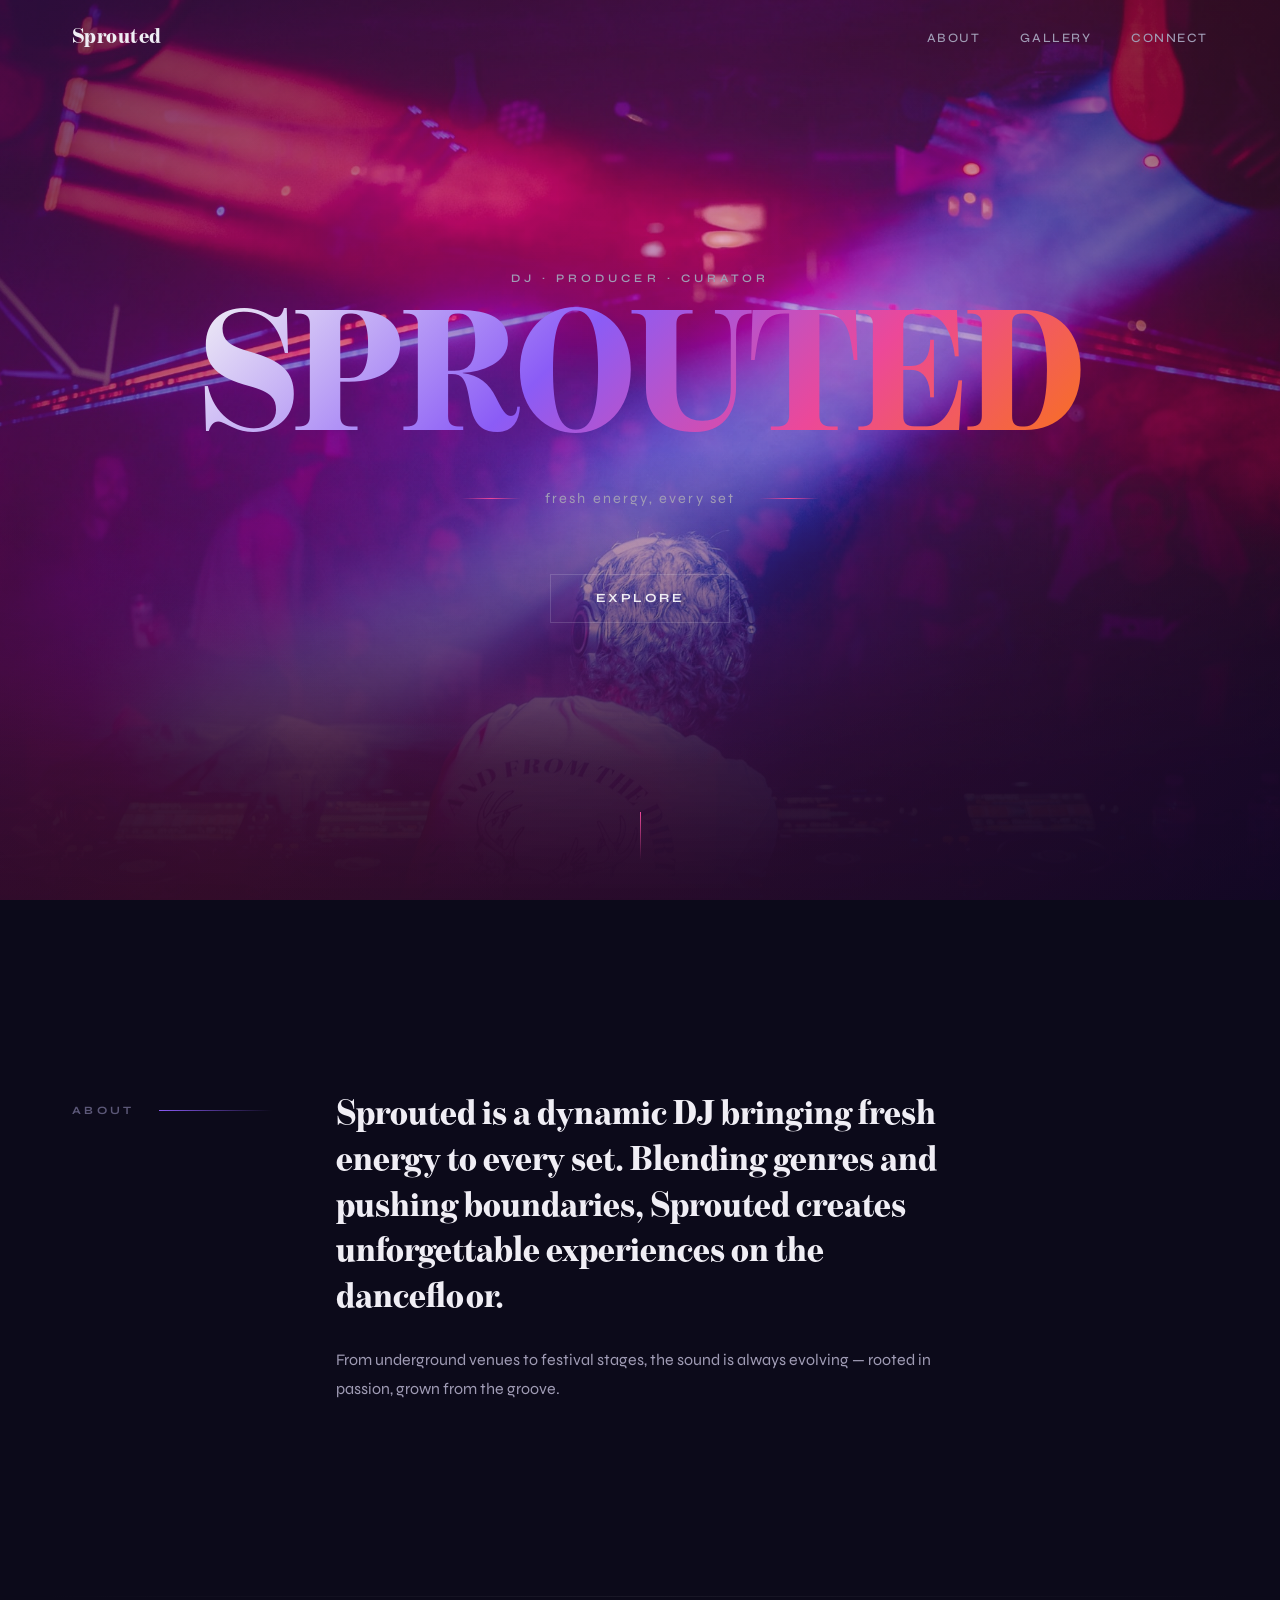
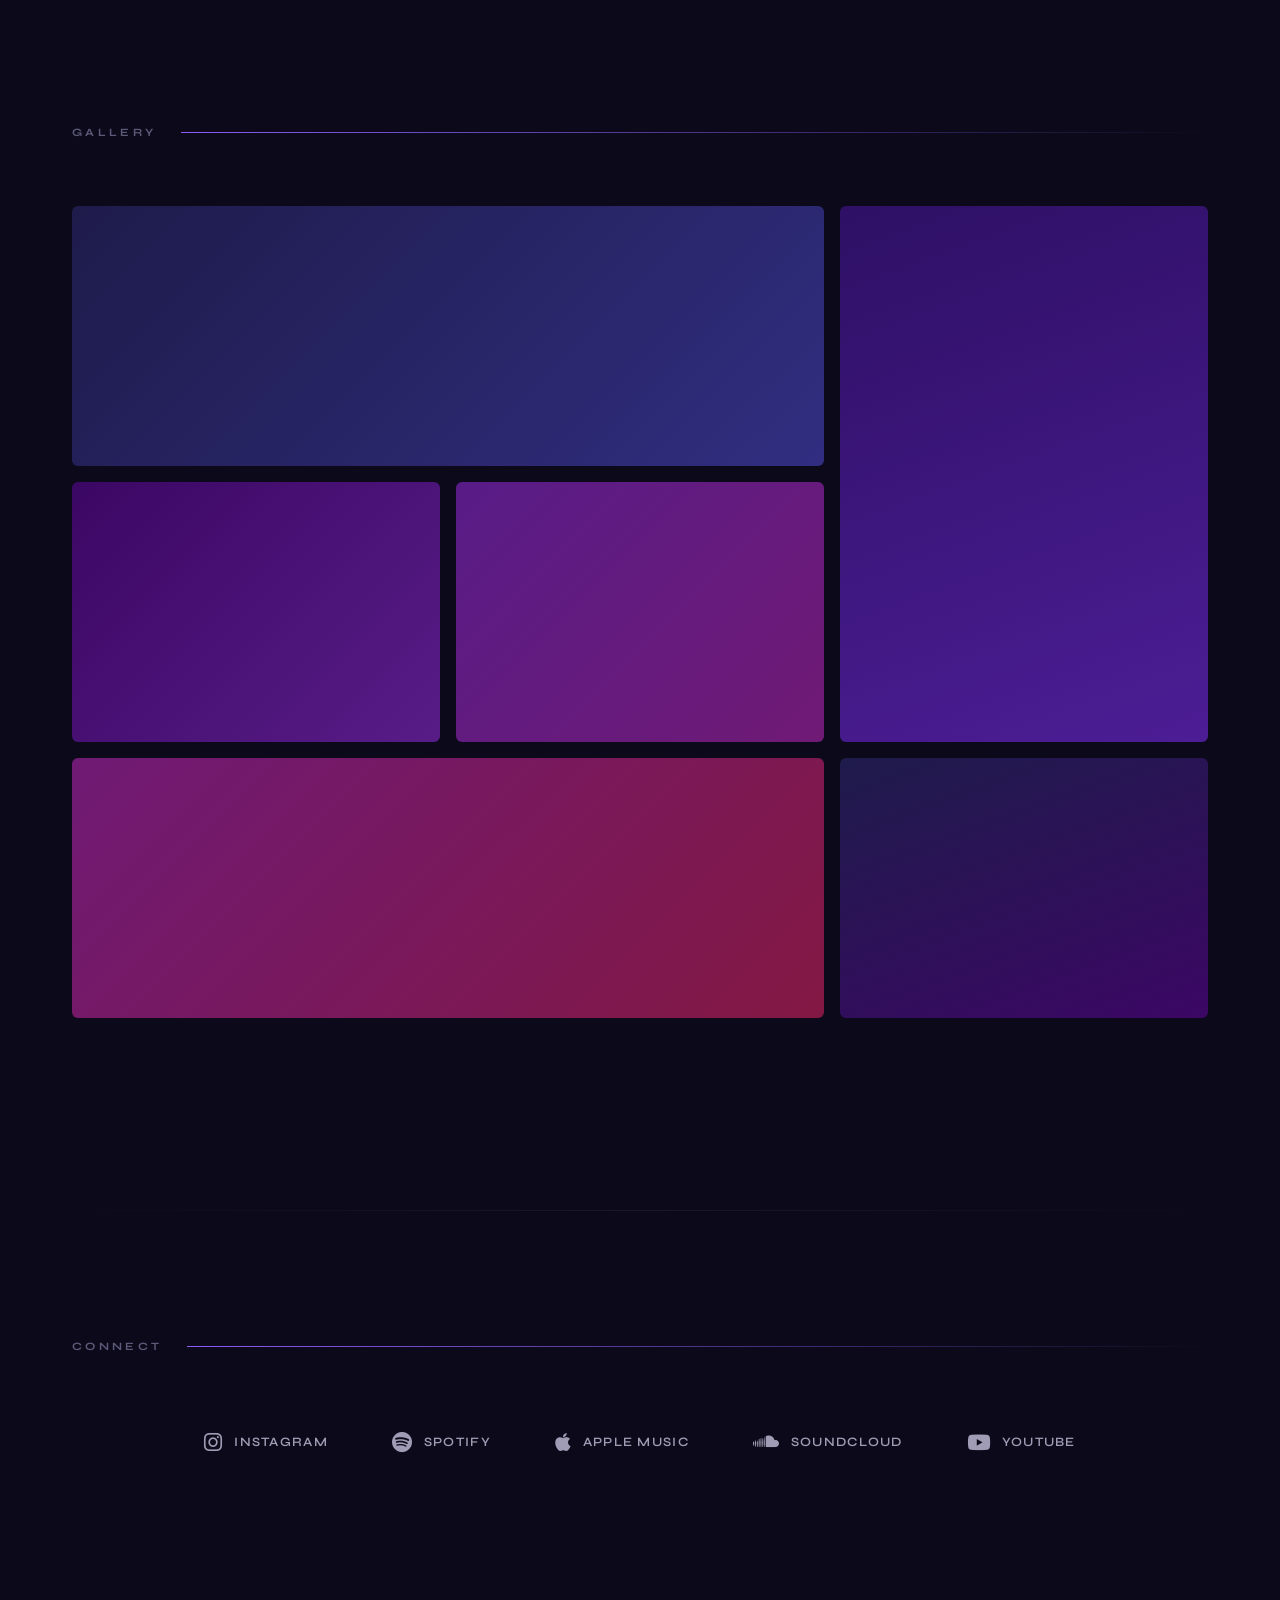
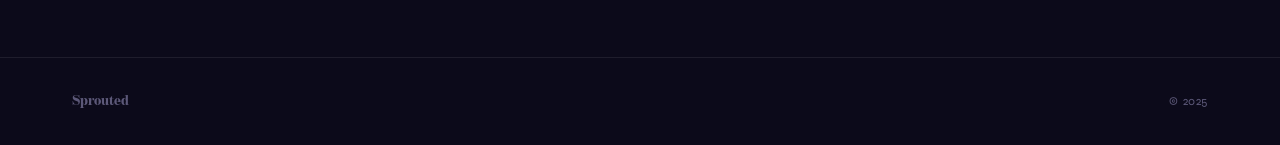
==== commit e338cfb3: "Option 3 hero: real photo background with smooth Ken Burns animation - Replace gradient mesh/SVG lin" ====
--- a/option-3/index.html
+++ b/option-3/index.html
@@ -54,26 +54,15 @@
 
   <!-- ============================================
        HERO SECTION
-       Full viewport with animated gradient mesh,
-       geometric line decorations, and the artist
-       name in Benton Mod Display Black
+       Full-viewport photo background with Ken Burns
+       animation and layered gradient overlay
        ============================================ -->
   <section class="hero" id="hero">
-    <!-- Animated gradient mesh background -->
-    <div class="hero-mesh" aria-hidden="true"></div>
-
-    <!-- Geometric line decorations -->
-    <svg class="hero-lines" aria-hidden="true" viewBox="0 0 1440 900" preserveAspectRatio="none">
-      <line x1="0" y1="300" x2="1440" y2="100" />
-      <line x1="0" y1="500" x2="1440" y2="350" />
-      <line x1="0" y1="700" x2="1440" y2="600" />
-      <line x1="200" y1="0" x2="400" y2="900" />
-      <line x1="800" y1="0" x2="1000" y2="900" />
-      <line x1="1200" y1="0" x2="1100" y2="900" />
-    </svg>
-
-    <!-- Grain overlay for texture -->
-    <div class="grain" aria-hidden="true"></div>
+    <!-- Background photo — Ken Burns slow zoom -->
+    <div class="hero-photo" aria-hidden="true"></div>
+
+    <!-- Layered overlay: color tint + bottom fade for text legibility -->
+    <div class="hero-overlay" aria-hidden="true"></div>
 
     <div class="hero-content">
       <p class="hero-super">DJ &middot; Producer &middot; Curator</p>
--- a/option-3/css/style.css
+++ b/option-3/css/style.css
@@ -251,78 +251,57 @@
   overflow: hidden;
 }
 
-/* ---- Animated gradient mesh ----
-   Replaces the floating blobs with a smoother,
-   more refined atmospheric background
-   CUSTOMIZE: Change gradient stops and animation duration */
-.hero-mesh {
+/* ---- Background photo with Ken Burns slow zoom ----
+   UPDATE: Change the image path if you rename the file.
+   CUSTOMIZE: Adjust animation-duration (30s) for faster/slower zoom.
+   Longer = more subtle. Shorter = more noticeable. */
+.hero-photo {
+  position: absolute;
+  inset: -8%;          /* slightly oversized so the zoom never reveals edges */
+  background-image: url('../images/Landing 1.jpg');
+  background-size: cover;
+  background-position: center 30%;  /* keeps Sprouted in frame */
+  animation: ken-burns 30s ease-in-out infinite alternate;
+  will-change: transform;
+}
+
+/* Smooth, continuous zoom — no start/end jerk
+   Alternate direction means it eases in and out naturally */
+@keyframes ken-burns {
+  from { transform: scale(1);    }
+  to   { transform: scale(1.08); }
+}
+
+/* ---- Layered overlay ----
+   Three layers working together:
+   1. Colour tint — deepens the existing magentas/purples in the photo
+   2. Vignette — darkens edges so text pops at all viewport sizes
+   3. Bottom gradient — hard fade to page background colour for smooth section transition */
+.hero-overlay {
   position: absolute;
   inset: 0;
+  z-index: 1;
   background:
-    radial-gradient(ellipse 80% 60% at 20% 40%, rgba(139, 92, 246, 0.25), transparent),
-    radial-gradient(ellipse 60% 80% at 80% 30%, rgba(236, 72, 153, 0.18), transparent),
-    radial-gradient(ellipse 70% 50% at 60% 80%, rgba(249, 115, 22, 0.12), transparent),
-    radial-gradient(ellipse 50% 40% at 10% 90%, rgba(139, 92, 246, 0.10), transparent);
-  animation: mesh-drift 20s ease-in-out infinite alternate;
-}
-
-@keyframes mesh-drift {
-  0% {
-    background:
-      radial-gradient(ellipse 80% 60% at 20% 40%, rgba(139, 92, 246, 0.25), transparent),
-      radial-gradient(ellipse 60% 80% at 80% 30%, rgba(236, 72, 153, 0.18), transparent),
-      radial-gradient(ellipse 70% 50% at 60% 80%, rgba(249, 115, 22, 0.12), transparent),
-      radial-gradient(ellipse 50% 40% at 10% 90%, rgba(139, 92, 246, 0.10), transparent);
-  }
-  33% {
-    background:
-      radial-gradient(ellipse 70% 70% at 40% 30%, rgba(236, 72, 153, 0.22), transparent),
-      radial-gradient(ellipse 80% 60% at 70% 60%, rgba(139, 92, 246, 0.20), transparent),
-      radial-gradient(ellipse 50% 70% at 20% 70%, rgba(249, 115, 22, 0.15), transparent),
-      radial-gradient(ellipse 60% 40% at 90% 20%, rgba(236, 72, 153, 0.08), transparent);
-  }
-  66% {
-    background:
-      radial-gradient(ellipse 60% 80% at 60% 50%, rgba(249, 115, 22, 0.20), transparent),
-      radial-gradient(ellipse 70% 50% at 30% 20%, rgba(139, 92, 246, 0.18), transparent),
-      radial-gradient(ellipse 80% 60% at 80% 80%, rgba(236, 72, 153, 0.15), transparent),
-      radial-gradient(ellipse 40% 50% at 50% 10%, rgba(139, 92, 246, 0.10), transparent);
-  }
-  100% {
-    background:
-      radial-gradient(ellipse 80% 60% at 30% 50%, rgba(139, 92, 246, 0.28), transparent),
-      radial-gradient(ellipse 50% 70% at 75% 40%, rgba(236, 72, 153, 0.15), transparent),
-      radial-gradient(ellipse 60% 60% at 50% 75%, rgba(249, 115, 22, 0.18), transparent),
-      radial-gradient(ellipse 70% 40% at 15% 15%, rgba(236, 72, 153, 0.10), transparent);
-  }
-}
-
-/* ---- Geometric line decorations ----
-   Thin diagonal lines for structure and depth */
-.hero-lines {
-  position: absolute;
-  inset: 0;
-  width: 100%;
-  height: 100%;
-  z-index: 1;
-  pointer-events: none;
-}
-
-.hero-lines line {
-  stroke: rgba(255, 255, 255, 0.03);
-  stroke-width: 1;
-}
-
-/* ---- Film grain overlay ---- */
-.grain {
-  position: absolute;
-  inset: 0;
-  z-index: 2;
-  opacity: 0.035;
-  pointer-events: none;
-  background-image: url("data:image/svg+xml,%3Csvg viewBox='0 0 512 512' xmlns='http://www.w3.org/2000/svg'%3E%3Cfilter id='n'%3E%3CfeTurbulence type='fractalNoise' baseFrequency='0.75' numOctaves='4' stitchTiles='stitch'/%3E%3C/filter%3E%3Crect width='100%25' height='100%25' filter='url(%23n)'/%3E%3C/svg%3E");
-  background-repeat: repeat;
-  background-size: 256px;
+    /* 1. Colour tint — amplifies the photo's own palette */
+    linear-gradient(
+      135deg,
+      rgba(80, 20, 120, 0.45) 0%,
+      rgba(180, 30, 120, 0.25) 50%,
+      rgba(30, 10, 60, 0.50) 100%
+    ),
+    /* 2. Radial vignette — pulls focus to centre */
+    radial-gradient(
+      ellipse at center,
+      transparent 40%,
+      rgba(0, 0, 0, 0.55) 100%
+    ),
+    /* 3. Bottom fade — smooth transition into the page background */
+    linear-gradient(
+      to bottom,
+      transparent 50%,
+      rgba(12, 10, 26, 0.85) 85%,
+      var(--bg-deep) 100%
+    );
 }
 
 /* ---- Hero Content ---- */
